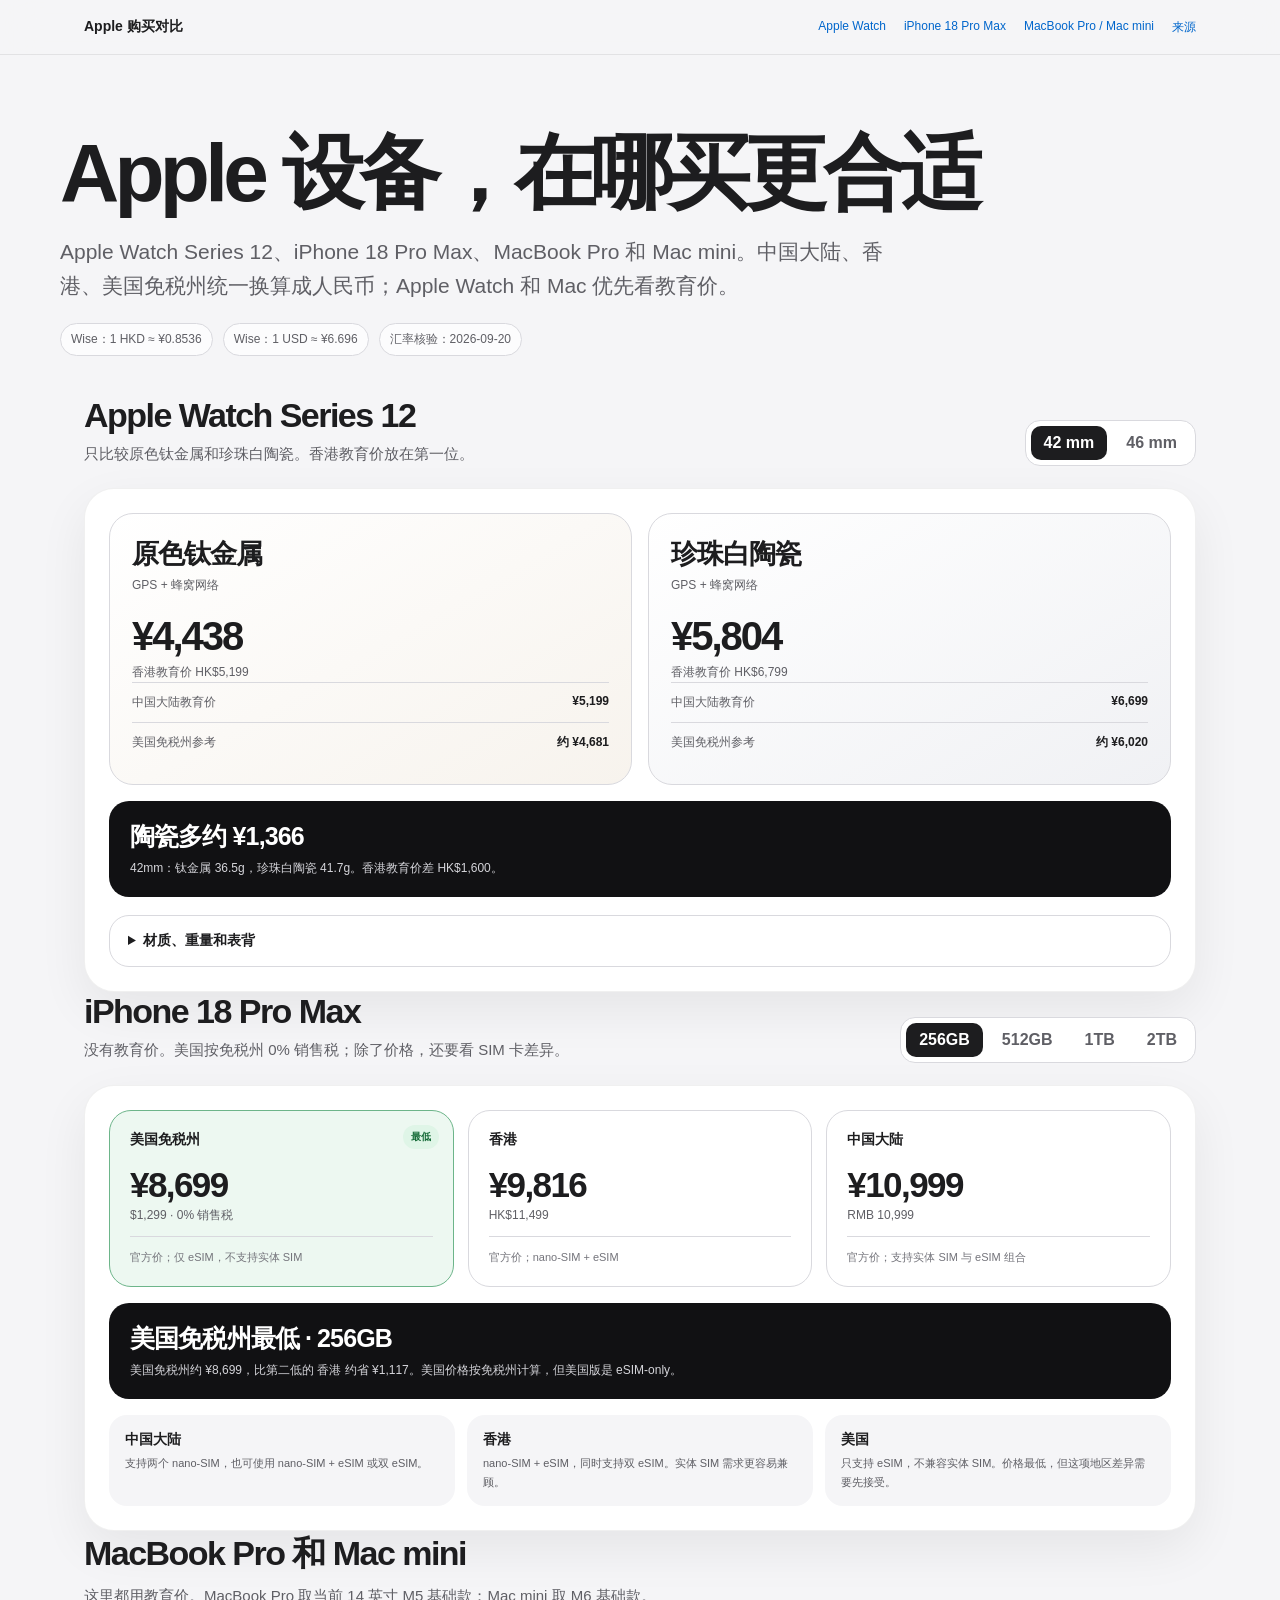
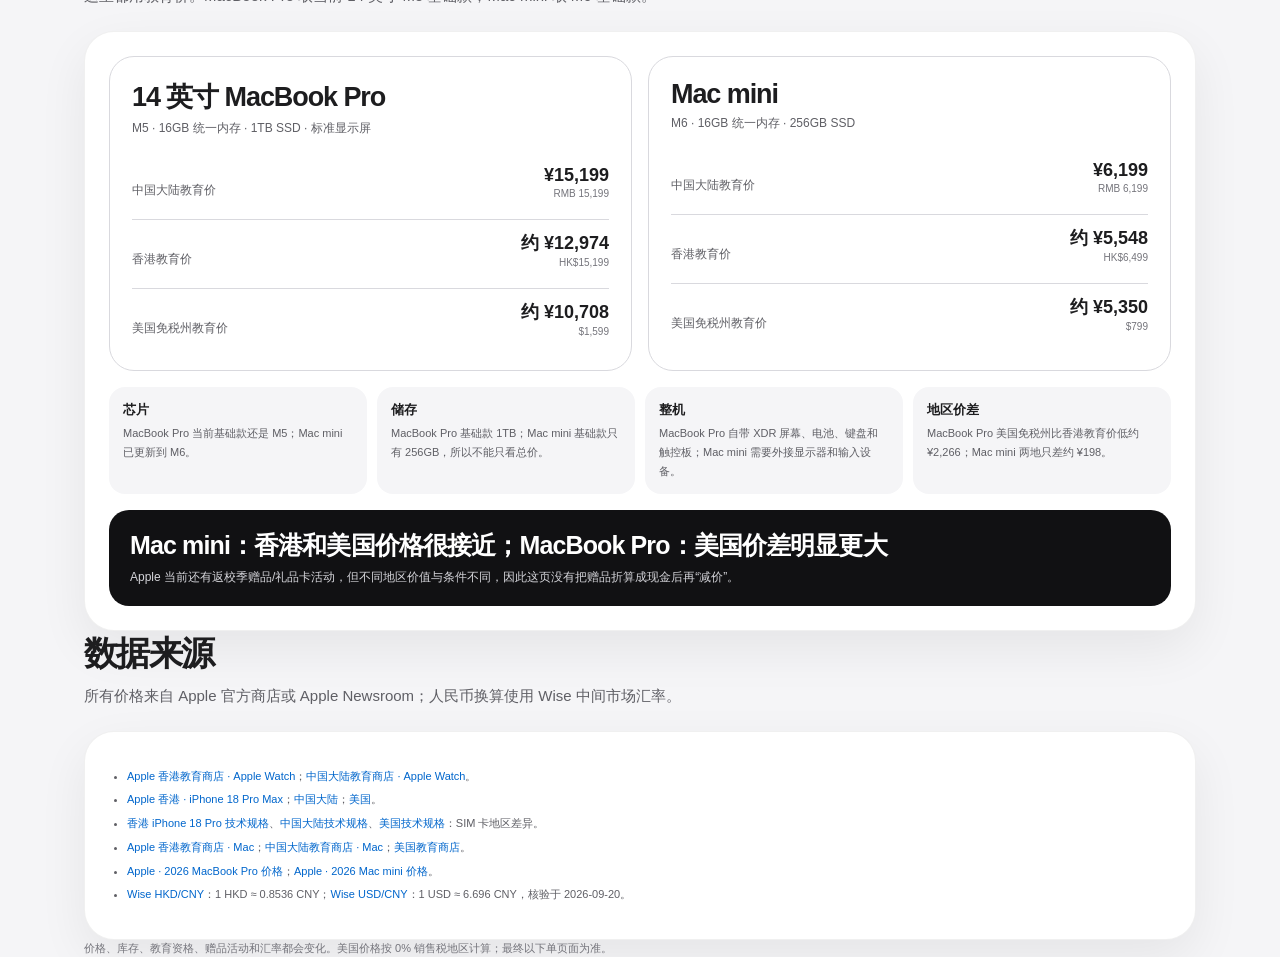
==== index.html @ 399aea34 "feat: expand site to iPhone 18 Pro Max and Mac buying comparisons" ====
<!doctype html>
<html lang="zh-CN">
<head>
  <meta charset="utf-8">
  <meta name="viewport" content="width=device-width,initial-scale=1">
  <meta name="description" content="Apple Watch Series 12、iPhone 18 Pro Max、MacBook Pro、Mac mini 中国大陆 / 香港 / 美国购买价格对比。">
  <title>Apple 购买对比｜中国大陆、香港、美国</title>
  <style>
    :root{
      --bg:#f5f5f7;--card:#fff;--text:#1d1d1f;--muted:#5f5f65;--subtle:#74747b;
      --line:#d9d9de;--blue:#06c;--green:#176c39;--greenbg:#edf8f1;--amber:#8a5a00;
      --dark:#111113;--shadow:0 18px 50px rgba(0,0,0,.065)
    }
    *{box-sizing:border-box} html{scroll-behavior:smooth}
    body{margin:0;background:var(--bg);color:var(--text);font-family:-apple-system,BlinkMacSystemFont,"SF Pro Display","PingFang SC","Microsoft YaHei",sans-serif;-webkit-font-smoothing:antialiased}
    a{color:var(--blue);text-decoration:none}a:hover{text-decoration:underline}button{font:inherit}
    .wrap{max-width:1160px;margin:auto;padding:0 24px}
    .top{position:sticky;top:0;z-index:20;background:rgba(245,245,247,.9);backdrop-filter:blur(18px);border-bottom:1px solid rgba(0,0,0,.08)}
    .top .wrap{height:54px;display:flex;align-items:center;justify-content:space-between;gap:20px}
    .brand{font-size:14px;font-weight:760}.nav{display:flex;gap:18px;font-size:12px;white-space:nowrap}
    .hero{padding:78px 0 40px}.hero h1{font-size:clamp(46px,7.8vw,82px);line-height:.98;letter-spacing:-.058em;margin:0 0 22px;max-width:980px}
    .hero p{max-width:850px;margin:0;color:var(--muted);font-size:clamp(17px,2vw,21px);line-height:1.6}
    .fx{margin-top:20px;display:inline-flex;gap:10px;flex-wrap:wrap;font-size:12px;color:var(--muted)}
    .fx span{padding:7px 10px;border:1px solid var(--line);border-radius:999px;background:rgba(255,255,255,.75)}
    section{padding:36px 0}.section-head{display:flex;justify-content:space-between;gap:24px;align-items:flex-end;margin-bottom:22px}
    h2{font-size:34px;letter-spacing:-.045em;margin:0 0 7px}.lead{margin:0;color:var(--muted);font-size:15px;line-height:1.65;max-width:800px}
    .selector{display:flex;gap:6px;background:var(--card);padding:5px;border-radius:15px;border:1px solid var(--line);width:max-content;max-width:100%;overflow:auto}
    .selector button{border:0;background:transparent;color:var(--muted);padding:8px 13px;border-radius:10px;cursor:pointer;white-space:nowrap;font-weight:650}
    .selector button.active{background:var(--text);color:#fff}
    .panel{background:var(--card);border-radius:30px;padding:24px;border:1px solid rgba(0,0,0,.06);box-shadow:var(--shadow)}
    .cards3{display:grid;grid-template-columns:repeat(3,1fr);gap:14px}
    .price-card{border:1px solid var(--line);border-radius:22px;padding:20px;position:relative;min-height:162px}
    .price-card.best{border-color:#6db58a;background:var(--greenbg)}
    .tag{position:absolute;right:14px;top:14px;padding:5px 8px;border-radius:999px;background:#dff5e7;color:var(--green);font-size:10px;font-weight:800}
    .region{font-size:14px;font-weight:700}.price{margin-top:18px;font-size:35px;line-height:1;letter-spacing:-.045em;font-weight:780;font-variant-numeric:tabular-nums}
    .local{margin-top:5px;color:var(--muted);font-size:12px;line-height:1.45}.subnote{margin-top:12px;padding-top:12px;border-top:1px solid var(--line);color:var(--subtle);font-size:11px;line-height:1.55}
    .summary{margin-top:16px;border-radius:20px;background:var(--dark);color:#fff;padding:19px 21px}
    .summary strong{font-size:25px;letter-spacing:-.035em}.summary p{margin:6px 0 0;color:#d5d5da;font-size:12px;line-height:1.6}
    .watch-choices{display:grid;grid-template-columns:1fr 1fr;gap:16px}
    .watch-choice{border:1px solid var(--line);border-radius:24px;padding:22px;background:linear-gradient(150deg,#fff,#f7f3ed)}
    .watch-choice.ceramic{background:linear-gradient(150deg,#fff,#f0f1f4)}
    .watch-choice h3{font-size:27px;letter-spacing:-.04em;margin:0}.watch-choice .desc{color:var(--muted);font-size:12px;margin-top:5px}
    .watch-choice .big{font-size:40px;font-weight:780;letter-spacing:-.05em;margin-top:20px}.compare-row{display:grid;grid-template-columns:1fr auto;gap:14px;padding:11px 0;border-top:1px solid var(--line);font-size:12px}.compare-row:first-of-type{margin-top:16px}
    .compare-row span{color:var(--muted)}.compare-row strong{text-align:right}
    details{margin-top:18px;border:1px solid var(--line);border-radius:20px;padding:16px 18px;background:var(--card)}
    summary{cursor:pointer;font-weight:750;font-size:14px}
    .material-table{margin-top:14px;overflow:auto}.material-table table{width:100%;border-collapse:collapse;min-width:830px}
    .material-table th,.material-table td{padding:13px 14px;border-bottom:1px solid var(--line);vertical-align:top;text-align:left;font-size:12px;line-height:1.55}
    .material-table th{font-size:10px;color:var(--subtle);letter-spacing:.04em;text-transform:uppercase}.material-table tr:last-child td{border-bottom:0}
    .confirmed,.indirect{display:inline-block;margin-top:5px;padding:3px 7px;border-radius:999px;font-size:9px;font-weight:800}.confirmed{background:var(--greenbg);color:var(--green)}.indirect{background:#f2efff;color:#5d5190}
    .iphone-note{display:grid;grid-template-columns:repeat(3,1fr);gap:12px;margin-top:16px}
    .note-card{padding:16px;border-radius:18px;background:var(--bg)}.note-card strong{display:block;font-size:14px;margin-bottom:4px}.note-card span{color:var(--muted);font-size:11px;line-height:1.5}
    .mac-grid{display:grid;grid-template-columns:1fr 1fr;gap:16px}
    .mac-card{border:1px solid var(--line);border-radius:25px;padding:22px}.mac-card h3{font-size:27px;margin:0;letter-spacing:-.04em}.mac-card .config{color:var(--muted);font-size:12px;margin:5px 0 17px}
    .mac-prices{display:grid;gap:9px}.mac-price{display:grid;grid-template-columns:1fr auto;gap:12px;padding:11px 0;border-top:1px solid var(--line);align-items:end}.mac-price:first-child{border-top:0}
    .mac-price span{font-size:12px;color:var(--muted)}.mac-price strong{font-size:18px}.mac-price small{display:block;color:var(--subtle);font-size:10px;font-weight:500;text-align:right;margin-top:2px}
    .mac-compare{margin-top:16px;display:grid;grid-template-columns:repeat(4,1fr);gap:10px}.metric{background:var(--bg);border-radius:16px;padding:14px}.metric strong{display:block;font-size:13px;margin-bottom:4px}.metric span{color:var(--muted);font-size:11px;line-height:1.45}
    .sources{font-size:11px;color:var(--muted);line-height:1.7}.sources ul{padding-left:18px}.sources li+li{margin-top:5px}
    footer{padding:34px 0 70px;color:var(--subtle);font-size:11px;line-height:1.6}
    @media(max-width:820px){.nav{display:none}.section-head{align-items:flex-start;flex-direction:column}.cards3,.watch-choices,.iphone-note,.mac-grid,.mac-compare{grid-template-columns:1fr}.panel{padding:17px;border-radius:23px}.hero{padding-top:58px}}
    @media(prefers-color-scheme:dark){
      :root{--bg:#0f0f11;--card:#1c1c1f;--text:#f5f5f7;--muted:#c8c8cd;--subtle:#a8a8af;--line:#3b3b42;--blue:#69aaff;--green:#80dca4;--greenbg:#163725;--dark:#050506;--shadow:none}
      .top{background:rgba(15,15,17,.9);border-bottom-color:#2d2d32}.fx span{background:#1b1b1f}.selector button.active{background:#f5f5f7;color:#111}
      .watch-choice{background:linear-gradient(150deg,#1c1c1f,#2a2521)}.watch-choice.ceramic{background:linear-gradient(150deg,#1c1c1f,#24262d)}
      .panel,.price-card,.watch-choice,.mac-card,details{border-color:#303037}.price-card.best{background:#14291d}
      .confirmed{background:#163725}.indirect{background:#2a263a;color:#ddd7ff}
    }
  </style>
</head>
<body>
<header class="top"><div class="wrap"><div class="brand">Apple 购买对比</div><nav class="nav"><a href="#watch">Apple Watch</a><a href="#iphone">iPhone 18 Pro Max</a><a href="#mac">MacBook Pro / Mac mini</a><a href="#sources">来源</a></nav></div></header>

<main>
  <section class="hero wrap">
    <h1>Apple 设备，在哪买更合适</h1>
    <p>Apple Watch Series 12、iPhone 18 Pro Max、MacBook Pro 和 Mac mini。中国大陆、香港、美国免税州统一换算成人民币；Apple Watch 和 Mac 优先看教育价。</p>
    <div class="fx"><span>Wise：1 HKD ≈ ¥0.8536</span><span>Wise：1 USD ≈ ¥6.696</span><span>汇率核验：2026-09-20</span></div>
  </section>

  <section class="wrap" id="watch">
    <div class="section-head"><div><h2>Apple Watch Series 12</h2><p class="lead">只比较原色钛金属和珍珠白陶瓷。香港教育价放在第一位。</p></div>
      <div class="selector" id="watchSize"><button data-size="42" class="active">42 mm</button><button data-size="46">46 mm</button></div>
    </div>
    <div class="panel">
      <div class="watch-choices">
        <article class="watch-choice">
          <h3>原色钛金属</h3><div class="desc">GPS + 蜂窝网络</div><div class="big" id="watchTiRmb">¥4,438</div><div class="local" id="watchTiHK">香港教育价 HK$5,199</div>
          <div class="compare-row"><span>中国大陆教育价</span><strong id="watchTiCN">¥5,199</strong></div>
          <div class="compare-row"><span>美国免税州参考</span><strong id="watchTiUS">约 ¥4,681</strong></div>
        </article>
        <article class="watch-choice ceramic">
          <h3>珍珠白陶瓷</h3><div class="desc">GPS + 蜂窝网络</div><div class="big" id="watchCeRmb">¥5,804</div><div class="local" id="watchCeHK">香港教育价 HK$6,799</div>
          <div class="compare-row"><span>中国大陆教育价</span><strong id="watchCeCN">¥6,699</strong></div>
          <div class="compare-row"><span>美国免税州参考</span><strong id="watchCeUS">约 ¥6,020</strong></div>
        </article>
      </div>
      <div class="summary"><strong id="watchPremium">陶瓷多约 ¥1,366</strong><p id="watchSummary">42mm：钛金属 36.5g，珍珠白陶瓷 41.7g。香港教育价差 HK$1,600。</p></div>

      <details>
        <summary>材质、重量和表背</summary>
        <div class="material-table"><table>
          <thead><tr><th>项目</th><th>原色钛金属</th><th>珍珠白陶瓷</th><th>证据</th></tr></thead>
          <tbody>
            <tr><td>正面表镜</td><td>蓝宝石晶体</td><td>蓝宝石晶体</td><td>Sapphire front crystal<br><span class="confirmed">Series 12 已确认</span></td></tr>
            <tr><td>表壳</td><td>3D 打印航空级钛金属；环境资料写明 100% 再生钛</td><td>Apple 只写 Ceramic case，没有公开 Series 12 的具体化学配方</td><td><span class="confirmed">Series 12 已确认边界</span></td></tr>
            <tr><td>表背</td><td>Titanium back</td><td>Ceramic back</td><td><span class="confirmed">Series 12 已确认</span></td></tr>
            <tr><td>42mm 重量</td><td>36.5g</td><td>41.7g</td><td>陶瓷多 5.2g</td></tr>
            <tr><td>46mm 重量</td><td>44.9g</td><td>51.3g</td><td>陶瓷多 6.4g</td></tr>
            <tr><td>Apple 公开过的白色陶瓷路线</td><td>—</td><td>过去的白色 Watch Edition：高强度氧化锆粉末 + 氧化铝，压制、烧结、金刚石浆料抛光</td><td><span class="indirect">历史 Apple 资料</span></td></tr>
            <tr><td>专利路线</td><td>—</td><td>氧化锆基工程陶瓷；可含 2–4 mol% 氧化钇、最高 20 wt% 氧化铝，断裂韧性约 4–6 MPa·√m</td><td>不能直接当作 Series 12 配方<br><span class="indirect">Apple 专利</span></td></tr>
          </tbody>
        </table></div>
      </details>
    </div>
  </section>

  <section class="wrap" id="iphone">
    <div class="section-head"><div><h2>iPhone 18 Pro Max</h2><p class="lead">没有教育价。美国按免税州 0% 销售税；除了价格，还要看 SIM 卡差异。</p></div>
      <div class="selector" id="iphoneStorage"><button data-storage="256" class="active">256GB</button><button data-storage="512">512GB</button><button data-storage="1TB">1TB</button><button data-storage="2TB">2TB</button></div>
    </div>
    <div class="panel">
      <div class="cards3" id="iphoneCards"></div>
      <div class="summary"><strong id="iphoneSummaryTitle">美国免税州最低</strong><p id="iphoneSummaryText"></p></div>
      <div class="iphone-note">
        <div class="note-card"><strong>中国大陆</strong><span>支持两个 nano‑SIM，也可使用 nano‑SIM + eSIM 或双 eSIM。</span></div>
        <div class="note-card"><strong>香港</strong><span>nano‑SIM + eSIM，同时支持双 eSIM。实体 SIM 需求更容易兼顾。</span></div>
        <div class="note-card"><strong>美国</strong><span>只支持 eSIM，不兼容实体 SIM。价格最低，但这项地区差异需要先接受。</span></div>
      </div>
    </div>
  </section>

  <section class="wrap" id="mac">
    <div class="section-head"><div><h2>MacBook Pro 和 Mac mini</h2><p class="lead">这里都用教育价。MacBook Pro 取当前 14 英寸 M5 基础款；Mac mini 取 M6 基础款。</p></div></div>
    <div class="panel">
      <div class="mac-grid">
        <article class="mac-card">
          <h3>14 英寸 MacBook Pro</h3><div class="config">M5 · 16GB 统一内存 · 1TB SSD · 标准显示屏</div>
          <div class="mac-prices">
            <div class="mac-price"><span>中国大陆教育价</span><strong>¥15,199<small>RMB 15,199</small></strong></div>
            <div class="mac-price"><span>香港教育价</span><strong>约 ¥12,974<small>HK$15,199</small></strong></div>
            <div class="mac-price"><span>美国免税州教育价</span><strong>约 ¥10,708<small>$1,599</small></strong></div>
          </div>
        </article>
        <article class="mac-card">
          <h3>Mac mini</h3><div class="config">M6 · 16GB 统一内存 · 256GB SSD</div>
          <div class="mac-prices">
            <div class="mac-price"><span>中国大陆教育价</span><strong>¥6,199<small>RMB 6,199</small></strong></div>
            <div class="mac-price"><span>香港教育价</span><strong>约 ¥5,548<small>HK$6,499</small></strong></div>
            <div class="mac-price"><span>美国免税州教育价</span><strong>约 ¥5,350<small>$799</small></strong></div>
          </div>
        </article>
      </div>

      <div class="mac-compare">
        <div class="metric"><strong>芯片</strong><span>MacBook Pro 当前基础款还是 M5；Mac mini 已更新到 M6。</span></div>
        <div class="metric"><strong>储存</strong><span>MacBook Pro 基础款 1TB；Mac mini 基础款只有 256GB，所以不能只看总价。</span></div>
        <div class="metric"><strong>整机</strong><span>MacBook Pro 自带 XDR 屏幕、电池、键盘和触控板；Mac mini 需要外接显示器和输入设备。</span></div>
        <div class="metric"><strong>地区价差</strong><span>MacBook Pro 美国免税州比香港教育价低约 ¥2,266；Mac mini 两地只差约 ¥198。</span></div>
      </div>

      <div class="summary"><strong>Mac mini：香港和美国价格很接近；MacBook Pro：美国价差明显更大</strong><p>Apple 当前还有返校季赠品/礼品卡活动，但不同地区价值与条件不同，因此这页没有把赠品折算成现金后再“减价”。</p></div>
    </div>
  </section>

  <section class="wrap" id="sources">
    <div class="section-head"><div><h2>数据来源</h2><p class="lead">所有价格来自 Apple 官方商店或 Apple Newsroom；人民币换算使用 Wise 中间市场汇率。</p></div></div>
    <div class="panel sources"><ul>
      <li><a href="https://www.apple.com/hk-edu/shop/buy-watch/apple-watch" target="_blank" rel="noreferrer">Apple 香港教育商店 · Apple Watch</a>；<a href="https://www.apple.com.cn/cn-edu/shop/buy-watch/apple-watch" target="_blank" rel="noreferrer">中国大陆教育商店 · Apple Watch</a>。</li>
      <li><a href="https://www.apple.com/hk-zh/shop/buy-iphone/iphone-18-pro" target="_blank" rel="noreferrer">Apple 香港 · iPhone 18 Pro Max</a>；<a href="https://www.apple.com.cn/shop/buy-iphone/iphone-18-pro" target="_blank" rel="noreferrer">中国大陆</a>；<a href="https://www.apple.com/shop/buy-iphone/iphone-18-pro" target="_blank" rel="noreferrer">美国</a>。</li>
      <li><a href="https://www.apple.com/hk/iphone-18-pro/specs/" target="_blank" rel="noreferrer">香港 iPhone 18 Pro 技术规格</a>、<a href="https://www.apple.com.cn/iphone-18-pro/specs/" target="_blank" rel="noreferrer">中国大陆技术规格</a>、<a href="https://www.apple.com/iphone-18-pro/specs/" target="_blank" rel="noreferrer">美国技术规格</a>：SIM 卡地区差异。</li>
      <li><a href="https://www.apple.com/hk-edu/shop/buy-mac" target="_blank" rel="noreferrer">Apple 香港教育商店 · Mac</a>；<a href="https://www.apple.com.cn/cn-edu/shop/buy-mac" target="_blank" rel="noreferrer">中国大陆教育商店 · Mac</a>；<a href="https://www.apple.com/us-edu/store" target="_blank" rel="noreferrer">美国教育商店</a>。</li>
      <li><a href="https://www.apple.com/newsroom/2026/03/apple-introduces-macbook-pro-with-all-new-m5-pro-and-m5-max/" target="_blank" rel="noreferrer">Apple · 2026 MacBook Pro 价格</a>；<a href="https://www.apple.com/newsroom/2026/08/apple-unveils-a-more-powerful-mac-mini-featuring-the-all-new-m6-and-m5-pro/" target="_blank" rel="noreferrer">Apple · 2026 Mac mini 价格</a>。</li>
      <li><a href="https://wise.com/gb/currency-converter/hkd-to-cny-rate?amount=1" target="_blank" rel="noreferrer">Wise HKD/CNY</a>：1 HKD ≈ 0.8536 CNY；<a href="https://wise.com/gb/currency-converter/usd-to-cny-rate?amount=1" target="_blank" rel="noreferrer">Wise USD/CNY</a>：1 USD ≈ 6.696 CNY，核验于 2026-09-20。</li>
    </ul></div>
  </section>
</main>

<footer class="wrap">价格、库存、教育资格、赠品活动和汇率都会变化。美国价格按 0% 销售税地区计算；最终以下单页面为准。</footer>

<script>
  const FX={HKD:0.8536,USD:6.69645};
  const fmt=n=>"¥"+Math.round(n).toLocaleString("zh-CN");
  const WATCH={
    42:{ti:{hk:5199,cn:5199,us:699,w:36.5},ce:{hk:6799,cn:6699,us:899,w:41.7}},
    46:{ti:{hk:5599,cn:5599,us:749,w:44.9},ce:{hk:7199,cn:7099,us:949,w:51.3}}
  };
  const IPHONE={
    "256":{cn:10999,hk:11499,us:1299,label:"256GB"},
    "512":{cn:12999,hk:13299,us:1499,label:"512GB"},
    "1TB":{cn:16499,hk:16799,us:1899,label:"1TB"},
    "2TB":{cn:21499,hk:21999,us:2499,label:"2TB"}
  };
  let watchSize=42, iphoneStorage="256";

  document.querySelectorAll("#watchSize button").forEach(b=>b.addEventListener("click",()=>{
    document.querySelectorAll("#watchSize button").forEach(x=>x.classList.remove("active"));b.classList.add("active");watchSize=Number(b.dataset.size);renderWatch();
  }));
  document.querySelectorAll("#iphoneStorage button").forEach(b=>b.addEventListener("click",()=>{
    document.querySelectorAll("#iphoneStorage button").forEach(x=>x.classList.remove("active"));b.classList.add("active");iphoneStorage=b.dataset.storage;renderIphone();
  }));

  function renderWatch(){
    const d=WATCH[watchSize];
    document.getElementById("watchTiRmb").textContent=fmt(d.ti.hk*FX.HKD);
    document.getElementById("watchTiHK").textContent="香港教育价 HK$"+d.ti.hk.toLocaleString("en-US");
    document.getElementById("watchTiCN").textContent="¥"+d.ti.cn.toLocaleString("zh-CN");
    document.getElementById("watchTiUS").textContent="约 "+fmt(d.ti.us*FX.USD);
    document.getElementById("watchCeRmb").textContent=fmt(d.ce.hk*FX.HKD);
    document.getElementById("watchCeHK").textContent="香港教育价 HK$"+d.ce.hk.toLocaleString("en-US");
    document.getElementById("watchCeCN").textContent="¥"+d.ce.cn.toLocaleString("zh-CN");
    document.getElementById("watchCeUS").textContent="约 "+fmt(d.ce.us*FX.USD);
    const premium=(d.ce.hk-d.ti.hk)*FX.HKD;
    document.getElementById("watchPremium").textContent="陶瓷多约 "+fmt(premium);
    document.getElementById("watchSummary").textContent=watchSize+"mm：钛金属 "+d.ti.w+"g，珍珠白陶瓷 "+d.ce.w+"g。香港教育价差 HK$"+(d.ce.hk-d.ti.hk).toLocaleString("en-US")+"。";
  }

  function renderIphone(){
    const d=IPHONE[iphoneStorage];
    const rows=[
      {region:"中国大陆",rmb:d.cn,local:"RMB "+d.cn.toLocaleString("en-US"),note:"官方价；支持实体 SIM 与 eSIM 组合"},
      {region:"香港",rmb:d.hk*FX.HKD,local:"HK$"+d.hk.toLocaleString("en-US"),note:"官方价；nano‑SIM + eSIM"},
      {region:"美国免税州",rmb:d.us*FX.USD,local:"$"+d.us.toLocaleString("en-US")+" · 0% 销售税",note:"官方价；仅 eSIM，不支持实体 SIM"}
    ].sort((a,b)=>a.rmb-b.rmb);
    const best=rows[0],second=rows[1],gap=second.rmb-best.rmb;
    document.getElementById("iphoneCards").innerHTML=rows.map((x,i)=>`
      <article class="price-card ${i===0?"best":""}">
        ${i===0?'<span class="tag">最低</span>':""}
        <div class="region">${x.region}</div>
        <div class="price">${fmt(x.rmb)}</div>
        <div class="local">${x.local}</div>
        <div class="subnote">${x.note}</div>
      </article>`).join("");
    document.getElementById("iphoneSummaryTitle").textContent=best.region+"最低 · "+d.label;
    document.getElementById("iphoneSummaryText").textContent=best.region+"约 "+fmt(best.rmb)+"，比第二低的 "+second.region+" 约省 "+fmt(gap)+"。美国价格按免税州计算，但美国版是 eSIM-only。";
  }
  renderWatch();renderIphone();
</script>
</body>
</html>
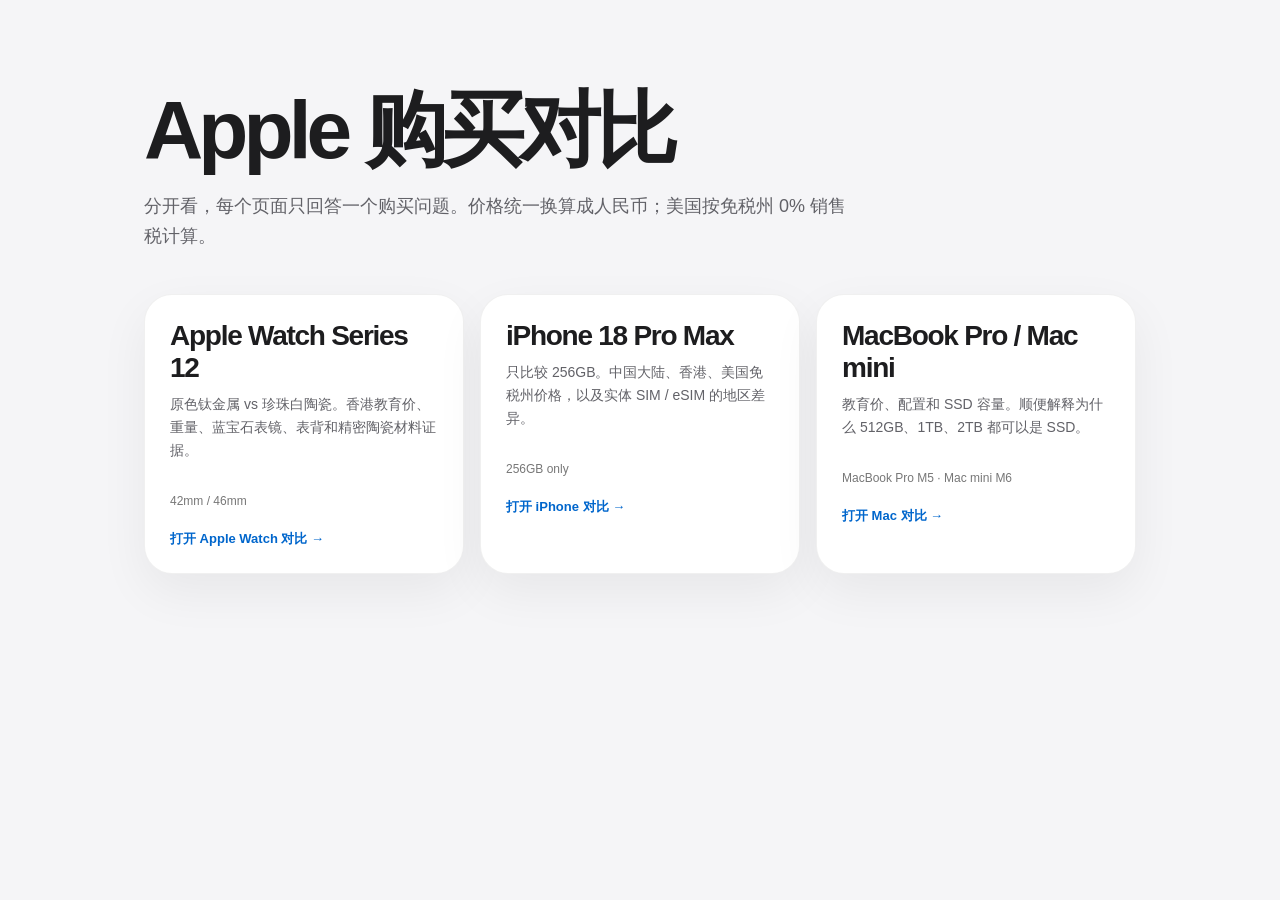
==== commit 35a86caa: "feat: split buying guide into standalone product pages" ====
--- a/index.html
+++ b/index.html
@@ -1,239 +1,9 @@
-<!doctype html>
-<html lang="zh-CN">
-<head>
-  <meta charset="utf-8">
-  <meta name="viewport" content="width=device-width,initial-scale=1">
-  <meta name="description" content="Apple Watch Series 12、iPhone 18 Pro Max、MacBook Pro、Mac mini 中国大陆 / 香港 / 美国购买价格对比。">
-  <title>Apple 购买对比｜中国大陆、香港、美国</title>
-  <style>
-    :root{
-      --bg:#f5f5f7;--card:#fff;--text:#1d1d1f;--muted:#5f5f65;--subtle:#74747b;
-      --line:#d9d9de;--blue:#06c;--green:#176c39;--greenbg:#edf8f1;--amber:#8a5a00;
-      --dark:#111113;--shadow:0 18px 50px rgba(0,0,0,.065)
-    }
-    *{box-sizing:border-box} html{scroll-behavior:smooth}
-    body{margin:0;background:var(--bg);color:var(--text);font-family:-apple-system,BlinkMacSystemFont,"SF Pro Display","PingFang SC","Microsoft YaHei",sans-serif;-webkit-font-smoothing:antialiased}
-    a{color:var(--blue);text-decoration:none}a:hover{text-decoration:underline}button{font:inherit}
-    .wrap{max-width:1160px;margin:auto;padding:0 24px}
-    .top{position:sticky;top:0;z-index:20;background:rgba(245,245,247,.9);backdrop-filter:blur(18px);border-bottom:1px solid rgba(0,0,0,.08)}
-    .top .wrap{height:54px;display:flex;align-items:center;justify-content:space-between;gap:20px}
-    .brand{font-size:14px;font-weight:760}.nav{display:flex;gap:18px;font-size:12px;white-space:nowrap}
-    .hero{padding:78px 0 40px}.hero h1{font-size:clamp(46px,7.8vw,82px);line-height:.98;letter-spacing:-.058em;margin:0 0 22px;max-width:980px}
-    .hero p{max-width:850px;margin:0;color:var(--muted);font-size:clamp(17px,2vw,21px);line-height:1.6}
-    .fx{margin-top:20px;display:inline-flex;gap:10px;flex-wrap:wrap;font-size:12px;color:var(--muted)}
-    .fx span{padding:7px 10px;border:1px solid var(--line);border-radius:999px;background:rgba(255,255,255,.75)}
-    section{padding:36px 0}.section-head{display:flex;justify-content:space-between;gap:24px;align-items:flex-end;margin-bottom:22px}
-    h2{font-size:34px;letter-spacing:-.045em;margin:0 0 7px}.lead{margin:0;color:var(--muted);font-size:15px;line-height:1.65;max-width:800px}
-    .selector{display:flex;gap:6px;background:var(--card);padding:5px;border-radius:15px;border:1px solid var(--line);width:max-content;max-width:100%;overflow:auto}
-    .selector button{border:0;background:transparent;color:var(--muted);padding:8px 13px;border-radius:10px;cursor:pointer;white-space:nowrap;font-weight:650}
-    .selector button.active{background:var(--text);color:#fff}
-    .panel{background:var(--card);border-radius:30px;padding:24px;border:1px solid rgba(0,0,0,.06);box-shadow:var(--shadow)}
-    .cards3{display:grid;grid-template-columns:repeat(3,1fr);gap:14px}
-    .price-card{border:1px solid var(--line);border-radius:22px;padding:20px;position:relative;min-height:162px}
-    .price-card.best{border-color:#6db58a;background:var(--greenbg)}
-    .tag{position:absolute;right:14px;top:14px;padding:5px 8px;border-radius:999px;background:#dff5e7;color:var(--green);font-size:10px;font-weight:800}
-    .region{font-size:14px;font-weight:700}.price{margin-top:18px;font-size:35px;line-height:1;letter-spacing:-.045em;font-weight:780;font-variant-numeric:tabular-nums}
-    .local{margin-top:5px;color:var(--muted);font-size:12px;line-height:1.45}.subnote{margin-top:12px;padding-top:12px;border-top:1px solid var(--line);color:var(--subtle);font-size:11px;line-height:1.55}
-    .summary{margin-top:16px;border-radius:20px;background:var(--dark);color:#fff;padding:19px 21px}
-    .summary strong{font-size:25px;letter-spacing:-.035em}.summary p{margin:6px 0 0;color:#d5d5da;font-size:12px;line-height:1.6}
-    .watch-choices{display:grid;grid-template-columns:1fr 1fr;gap:16px}
-    .watch-choice{border:1px solid var(--line);border-radius:24px;padding:22px;background:linear-gradient(150deg,#fff,#f7f3ed)}
-    .watch-choice.ceramic{background:linear-gradient(150deg,#fff,#f0f1f4)}
-    .watch-choice h3{font-size:27px;letter-spacing:-.04em;margin:0}.watch-choice .desc{color:var(--muted);font-size:12px;margin-top:5px}
-    .watch-choice .big{font-size:40px;font-weight:780;letter-spacing:-.05em;margin-top:20px}.compare-row{display:grid;grid-template-columns:1fr auto;gap:14px;padding:11px 0;border-top:1px solid var(--line);font-size:12px}.compare-row:first-of-type{margin-top:16px}
-    .compare-row span{color:var(--muted)}.compare-row strong{text-align:right}
-    details{margin-top:18px;border:1px solid var(--line);border-radius:20px;padding:16px 18px;background:var(--card)}
-    summary{cursor:pointer;font-weight:750;font-size:14px}
-    .material-table{margin-top:14px;overflow:auto}.material-table table{width:100%;border-collapse:collapse;min-width:830px}
-    .material-table th,.material-table td{padding:13px 14px;border-bottom:1px solid var(--line);vertical-align:top;text-align:left;font-size:12px;line-height:1.55}
-    .material-table th{font-size:10px;color:var(--subtle);letter-spacing:.04em;text-transform:uppercase}.material-table tr:last-child td{border-bottom:0}
-    .confirmed,.indirect{display:inline-block;margin-top:5px;padding:3px 7px;border-radius:999px;font-size:9px;font-weight:800}.confirmed{background:var(--greenbg);color:var(--green)}.indirect{background:#f2efff;color:#5d5190}
-    .iphone-note{display:grid;grid-template-columns:repeat(3,1fr);gap:12px;margin-top:16px}
-    .note-card{padding:16px;border-radius:18px;background:var(--bg)}.note-card strong{display:block;font-size:14px;margin-bottom:4px}.note-card span{color:var(--muted);font-size:11px;line-height:1.5}
-    .mac-grid{display:grid;grid-template-columns:1fr 1fr;gap:16px}
-    .mac-card{border:1px solid var(--line);border-radius:25px;padding:22px}.mac-card h3{font-size:27px;margin:0;letter-spacing:-.04em}.mac-card .config{color:var(--muted);font-size:12px;margin:5px 0 17px}
-    .mac-prices{display:grid;gap:9px}.mac-price{display:grid;grid-template-columns:1fr auto;gap:12px;padding:11px 0;border-top:1px solid var(--line);align-items:end}.mac-price:first-child{border-top:0}
-    .mac-price span{font-size:12px;color:var(--muted)}.mac-price strong{font-size:18px}.mac-price small{display:block;color:var(--subtle);font-size:10px;font-weight:500;text-align:right;margin-top:2px}
-    .mac-compare{margin-top:16px;display:grid;grid-template-columns:repeat(4,1fr);gap:10px}.metric{background:var(--bg);border-radius:16px;padding:14px}.metric strong{display:block;font-size:13px;margin-bottom:4px}.metric span{color:var(--muted);font-size:11px;line-height:1.45}
-    .sources{font-size:11px;color:var(--muted);line-height:1.7}.sources ul{padding-left:18px}.sources li+li{margin-top:5px}
-    footer{padding:34px 0 70px;color:var(--subtle);font-size:11px;line-height:1.6}
-    @media(max-width:820px){.nav{display:none}.section-head{align-items:flex-start;flex-direction:column}.cards3,.watch-choices,.iphone-note,.mac-grid,.mac-compare{grid-template-columns:1fr}.panel{padding:17px;border-radius:23px}.hero{padding-top:58px}}
-    @media(prefers-color-scheme:dark){
-      :root{--bg:#0f0f11;--card:#1c1c1f;--text:#f5f5f7;--muted:#c8c8cd;--subtle:#a8a8af;--line:#3b3b42;--blue:#69aaff;--green:#80dca4;--greenbg:#163725;--dark:#050506;--shadow:none}
-      .top{background:rgba(15,15,17,.9);border-bottom-color:#2d2d32}.fx span{background:#1b1b1f}.selector button.active{background:#f5f5f7;color:#111}
-      .watch-choice{background:linear-gradient(150deg,#1c1c1f,#2a2521)}.watch-choice.ceramic{background:linear-gradient(150deg,#1c1c1f,#24262d)}
-      .panel,.price-card,.watch-choice,.mac-card,details{border-color:#303037}.price-card.best{background:#14291d}
-      .confirmed{background:#163725}.indirect{background:#2a263a;color:#ddd7ff}
-    }
-  </style>
-</head>
-<body>
-<header class="top"><div class="wrap"><div class="brand">Apple 购买对比</div><nav class="nav"><a href="#watch">Apple Watch</a><a href="#iphone">iPhone 18 Pro Max</a><a href="#mac">MacBook Pro / Mac mini</a><a href="#sources">来源</a></nav></div></header>
-
-<main>
-  <section class="hero wrap">
-    <h1>Apple 设备，在哪买更合适</h1>
-    <p>Apple Watch Series 12、iPhone 18 Pro Max、MacBook Pro 和 Mac mini。中国大陆、香港、美国免税州统一换算成人民币；Apple Watch 和 Mac 优先看教育价。</p>
-    <div class="fx"><span>Wise：1 HKD ≈ ¥0.8536</span><span>Wise：1 USD ≈ ¥6.696</span><span>汇率核验：2026-09-20</span></div>
-  </section>
-
-  <section class="wrap" id="watch">
-    <div class="section-head"><div><h2>Apple Watch Series 12</h2><p class="lead">只比较原色钛金属和珍珠白陶瓷。香港教育价放在第一位。</p></div>
-      <div class="selector" id="watchSize"><button data-size="42" class="active">42 mm</button><button data-size="46">46 mm</button></div>
-    </div>
-    <div class="panel">
-      <div class="watch-choices">
-        <article class="watch-choice">
-          <h3>原色钛金属</h3><div class="desc">GPS + 蜂窝网络</div><div class="big" id="watchTiRmb">¥4,438</div><div class="local" id="watchTiHK">香港教育价 HK$5,199</div>
-          <div class="compare-row"><span>中国大陆教育价</span><strong id="watchTiCN">¥5,199</strong></div>
-          <div class="compare-row"><span>美国免税州参考</span><strong id="watchTiUS">约 ¥4,681</strong></div>
-        </article>
-        <article class="watch-choice ceramic">
-          <h3>珍珠白陶瓷</h3><div class="desc">GPS + 蜂窝网络</div><div class="big" id="watchCeRmb">¥5,804</div><div class="local" id="watchCeHK">香港教育价 HK$6,799</div>
-          <div class="compare-row"><span>中国大陆教育价</span><strong id="watchCeCN">¥6,699</strong></div>
-          <div class="compare-row"><span>美国免税州参考</span><strong id="watchCeUS">约 ¥6,020</strong></div>
-        </article>
-      </div>
-      <div class="summary"><strong id="watchPremium">陶瓷多约 ¥1,366</strong><p id="watchSummary">42mm：钛金属 36.5g，珍珠白陶瓷 41.7g。香港教育价差 HK$1,600。</p></div>
-
-      <details>
-        <summary>材质、重量和表背</summary>
-        <div class="material-table"><table>
-          <thead><tr><th>项目</th><th>原色钛金属</th><th>珍珠白陶瓷</th><th>证据</th></tr></thead>
-          <tbody>
-            <tr><td>正面表镜</td><td>蓝宝石晶体</td><td>蓝宝石晶体</td><td>Sapphire front crystal<br><span class="confirmed">Series 12 已确认</span></td></tr>
-            <tr><td>表壳</td><td>3D 打印航空级钛金属；环境资料写明 100% 再生钛</td><td>Apple 只写 Ceramic case，没有公开 Series 12 的具体化学配方</td><td><span class="confirmed">Series 12 已确认边界</span></td></tr>
-            <tr><td>表背</td><td>Titanium back</td><td>Ceramic back</td><td><span class="confirmed">Series 12 已确认</span></td></tr>
-            <tr><td>42mm 重量</td><td>36.5g</td><td>41.7g</td><td>陶瓷多 5.2g</td></tr>
-            <tr><td>46mm 重量</td><td>44.9g</td><td>51.3g</td><td>陶瓷多 6.4g</td></tr>
-            <tr><td>Apple 公开过的白色陶瓷路线</td><td>—</td><td>过去的白色 Watch Edition：高强度氧化锆粉末 + 氧化铝，压制、烧结、金刚石浆料抛光</td><td><span class="indirect">历史 Apple 资料</span></td></tr>
-            <tr><td>专利路线</td><td>—</td><td>氧化锆基工程陶瓷；可含 2–4 mol% 氧化钇、最高 20 wt% 氧化铝，断裂韧性约 4–6 MPa·√m</td><td>不能直接当作 Series 12 配方<br><span class="indirect">Apple 专利</span></td></tr>
-          </tbody>
-        </table></div>
-      </details>
-    </div>
-  </section>
-
-  <section class="wrap" id="iphone">
-    <div class="section-head"><div><h2>iPhone 18 Pro Max</h2><p class="lead">没有教育价。美国按免税州 0% 销售税；除了价格，还要看 SIM 卡差异。</p></div>
-      <div class="selector" id="iphoneStorage"><button data-storage="256" class="active">256GB</button><button data-storage="512">512GB</button><button data-storage="1TB">1TB</button><button data-storage="2TB">2TB</button></div>
-    </div>
-    <div class="panel">
-      <div class="cards3" id="iphoneCards"></div>
-      <div class="summary"><strong id="iphoneSummaryTitle">美国免税州最低</strong><p id="iphoneSummaryText"></p></div>
-      <div class="iphone-note">
-        <div class="note-card"><strong>中国大陆</strong><span>支持两个 nano‑SIM，也可使用 nano‑SIM + eSIM 或双 eSIM。</span></div>
-        <div class="note-card"><strong>香港</strong><span>nano‑SIM + eSIM，同时支持双 eSIM。实体 SIM 需求更容易兼顾。</span></div>
-        <div class="note-card"><strong>美国</strong><span>只支持 eSIM，不兼容实体 SIM。价格最低，但这项地区差异需要先接受。</span></div>
-      </div>
-    </div>
-  </section>
-
-  <section class="wrap" id="mac">
-    <div class="section-head"><div><h2>MacBook Pro 和 Mac mini</h2><p class="lead">这里都用教育价。MacBook Pro 取当前 14 英寸 M5 基础款；Mac mini 取 M6 基础款。</p></div></div>
-    <div class="panel">
-      <div class="mac-grid">
-        <article class="mac-card">
-          <h3>14 英寸 MacBook Pro</h3><div class="config">M5 · 16GB 统一内存 · 1TB SSD · 标准显示屏</div>
-          <div class="mac-prices">
-            <div class="mac-price"><span>中国大陆教育价</span><strong>¥15,199<small>RMB 15,199</small></strong></div>
-            <div class="mac-price"><span>香港教育价</span><strong>约 ¥12,974<small>HK$15,199</small></strong></div>
-            <div class="mac-price"><span>美国免税州教育价</span><strong>约 ¥10,708<small>$1,599</small></strong></div>
-          </div>
-        </article>
-        <article class="mac-card">
-          <h3>Mac mini</h3><div class="config">M6 · 16GB 统一内存 · 256GB SSD</div>
-          <div class="mac-prices">
-            <div class="mac-price"><span>中国大陆教育价</span><strong>¥6,199<small>RMB 6,199</small></strong></div>
-            <div class="mac-price"><span>香港教育价</span><strong>约 ¥5,548<small>HK$6,499</small></strong></div>
-            <div class="mac-price"><span>美国免税州教育价</span><strong>约 ¥5,350<small>$799</small></strong></div>
-          </div>
-        </article>
-      </div>
-
-      <div class="mac-compare">
-        <div class="metric"><strong>芯片</strong><span>MacBook Pro 当前基础款还是 M5；Mac mini 已更新到 M6。</span></div>
-        <div class="metric"><strong>储存</strong><span>MacBook Pro 基础款 1TB；Mac mini 基础款只有 256GB，所以不能只看总价。</span></div>
-        <div class="metric"><strong>整机</strong><span>MacBook Pro 自带 XDR 屏幕、电池、键盘和触控板；Mac mini 需要外接显示器和输入设备。</span></div>
-        <div class="metric"><strong>地区价差</strong><span>MacBook Pro 美国免税州比香港教育价低约 ¥2,266；Mac mini 两地只差约 ¥198。</span></div>
-      </div>
-
-      <div class="summary"><strong>Mac mini：香港和美国价格很接近；MacBook Pro：美国价差明显更大</strong><p>Apple 当前还有返校季赠品/礼品卡活动，但不同地区价值与条件不同，因此这页没有把赠品折算成现金后再“减价”。</p></div>
-    </div>
-  </section>
-
-  <section class="wrap" id="sources">
-    <div class="section-head"><div><h2>数据来源</h2><p class="lead">所有价格来自 Apple 官方商店或 Apple Newsroom；人民币换算使用 Wise 中间市场汇率。</p></div></div>
-    <div class="panel sources"><ul>
-      <li><a href="https://www.apple.com/hk-edu/shop/buy-watch/apple-watch" target="_blank" rel="noreferrer">Apple 香港教育商店 · Apple Watch</a>；<a href="https://www.apple.com.cn/cn-edu/shop/buy-watch/apple-watch" target="_blank" rel="noreferrer">中国大陆教育商店 · Apple Watch</a>。</li>
-      <li><a href="https://www.apple.com/hk-zh/shop/buy-iphone/iphone-18-pro" target="_blank" rel="noreferrer">Apple 香港 · iPhone 18 Pro Max</a>；<a href="https://www.apple.com.cn/shop/buy-iphone/iphone-18-pro" target="_blank" rel="noreferrer">中国大陆</a>；<a href="https://www.apple.com/shop/buy-iphone/iphone-18-pro" target="_blank" rel="noreferrer">美国</a>。</li>
-      <li><a href="https://www.apple.com/hk/iphone-18-pro/specs/" target="_blank" rel="noreferrer">香港 iPhone 18 Pro 技术规格</a>、<a href="https://www.apple.com.cn/iphone-18-pro/specs/" target="_blank" rel="noreferrer">中国大陆技术规格</a>、<a href="https://www.apple.com/iphone-18-pro/specs/" target="_blank" rel="noreferrer">美国技术规格</a>：SIM 卡地区差异。</li>
-      <li><a href="https://www.apple.com/hk-edu/shop/buy-mac" target="_blank" rel="noreferrer">Apple 香港教育商店 · Mac</a>；<a href="https://www.apple.com.cn/cn-edu/shop/buy-mac" target="_blank" rel="noreferrer">中国大陆教育商店 · Mac</a>；<a href="https://www.apple.com/us-edu/store" target="_blank" rel="noreferrer">美国教育商店</a>。</li>
-      <li><a href="https://www.apple.com/newsroom/2026/03/apple-introduces-macbook-pro-with-all-new-m5-pro-and-m5-max/" target="_blank" rel="noreferrer">Apple · 2026 MacBook Pro 价格</a>；<a href="https://www.apple.com/newsroom/2026/08/apple-unveils-a-more-powerful-mac-mini-featuring-the-all-new-m6-and-m5-pro/" target="_blank" rel="noreferrer">Apple · 2026 Mac mini 价格</a>。</li>
-      <li><a href="https://wise.com/gb/currency-converter/hkd-to-cny-rate?amount=1" target="_blank" rel="noreferrer">Wise HKD/CNY</a>：1 HKD ≈ 0.8536 CNY；<a href="https://wise.com/gb/currency-converter/usd-to-cny-rate?amount=1" target="_blank" rel="noreferrer">Wise USD/CNY</a>：1 USD ≈ 6.696 CNY，核验于 2026-09-20。</li>
-    </ul></div>
-  </section>
-</main>
-
-<footer class="wrap">价格、库存、教育资格、赠品活动和汇率都会变化。美国价格按 0% 销售税地区计算；最终以下单页面为准。</footer>
-
-<script>
-  const FX={HKD:0.8536,USD:6.69645};
-  const fmt=n=>"¥"+Math.round(n).toLocaleString("zh-CN");
-  const WATCH={
-    42:{ti:{hk:5199,cn:5199,us:699,w:36.5},ce:{hk:6799,cn:6699,us:899,w:41.7}},
-    46:{ti:{hk:5599,cn:5599,us:749,w:44.9},ce:{hk:7199,cn:7099,us:949,w:51.3}}
-  };
-  const IPHONE={
-    "256":{cn:10999,hk:11499,us:1299,label:"256GB"},
-    "512":{cn:12999,hk:13299,us:1499,label:"512GB"},
-    "1TB":{cn:16499,hk:16799,us:1899,label:"1TB"},
-    "2TB":{cn:21499,hk:21999,us:2499,label:"2TB"}
-  };
-  let watchSize=42, iphoneStorage="256";
-
-  document.querySelectorAll("#watchSize button").forEach(b=>b.addEventListener("click",()=>{
-    document.querySelectorAll("#watchSize button").forEach(x=>x.classList.remove("active"));b.classList.add("active");watchSize=Number(b.dataset.size);renderWatch();
-  }));
-  document.querySelectorAll("#iphoneStorage button").forEach(b=>b.addEventListener("click",()=>{
-    document.querySelectorAll("#iphoneStorage button").forEach(x=>x.classList.remove("active"));b.classList.add("active");iphoneStorage=b.dataset.storage;renderIphone();
-  }));
-
-  function renderWatch(){
-    const d=WATCH[watchSize];
-    document.getElementById("watchTiRmb").textContent=fmt(d.ti.hk*FX.HKD);
-    document.getElementById("watchTiHK").textContent="香港教育价 HK$"+d.ti.hk.toLocaleString("en-US");
-    document.getElementById("watchTiCN").textContent="¥"+d.ti.cn.toLocaleString("zh-CN");
-    document.getElementById("watchTiUS").textContent="约 "+fmt(d.ti.us*FX.USD);
-    document.getElementById("watchCeRmb").textContent=fmt(d.ce.hk*FX.HKD);
-    document.getElementById("watchCeHK").textContent="香港教育价 HK$"+d.ce.hk.toLocaleString("en-US");
-    document.getElementById("watchCeCN").textContent="¥"+d.ce.cn.toLocaleString("zh-CN");
-    document.getElementById("watchCeUS").textContent="约 "+fmt(d.ce.us*FX.USD);
-    const premium=(d.ce.hk-d.ti.hk)*FX.HKD;
-    document.getElementById("watchPremium").textContent="陶瓷多约 "+fmt(premium);
-    document.getElementById("watchSummary").textContent=watchSize+"mm：钛金属 "+d.ti.w+"g，珍珠白陶瓷 "+d.ce.w+"g。香港教育价差 HK$"+(d.ce.hk-d.ti.hk).toLocaleString("en-US")+"。";
-  }
-
-  function renderIphone(){
-    const d=IPHONE[iphoneStorage];
-    const rows=[
-      {region:"中国大陆",rmb:d.cn,local:"RMB "+d.cn.toLocaleString("en-US"),note:"官方价；支持实体 SIM 与 eSIM 组合"},
-      {region:"香港",rmb:d.hk*FX.HKD,local:"HK$"+d.hk.toLocaleString("en-US"),note:"官方价；nano‑SIM + eSIM"},
-      {region:"美国免税州",rmb:d.us*FX.USD,local:"$"+d.us.toLocaleString("en-US")+" · 0% 销售税",note:"官方价；仅 eSIM，不支持实体 SIM"}
-    ].sort((a,b)=>a.rmb-b.rmb);
-    const best=rows[0],second=rows[1],gap=second.rmb-best.rmb;
-    document.getElementById("iphoneCards").innerHTML=rows.map((x,i)=>`
-      <article class="price-card ${i===0?"best":""}">
-        ${i===0?'<span class="tag">最低</span>':""}
-        <div class="region">${x.region}</div>
-        <div class="price">${fmt(x.rmb)}</div>
-        <div class="local">${x.local}</div>
-        <div class="subnote">${x.note}</div>
-      </article>`).join("");
-    document.getElementById("iphoneSummaryTitle").textContent=best.region+"最低 · "+d.label;
-    document.getElementById("iphoneSummaryText").textContent=best.region+"约 "+fmt(best.rmb)+"，比第二低的 "+second.region+" 约省 "+fmt(gap)+"。美国价格按免税州计算，但美国版是 eSIM-only。";
-  }
-  renderWatch();renderIphone();
-</script>
-</body>
-</html>+<!doctype html><html lang="zh-CN"><head><meta charset="utf-8"><meta name="viewport" content="width=device-width,initial-scale=1"><title>Apple 购买对比</title><style>
+:root{--bg:#f5f5f7;--card:#fff;--text:#1d1d1f;--muted:#626268;--line:#d9d9de;--blue:#06c;--shadow:0 18px 50px rgba(0,0,0,.06)}
+*{box-sizing:border-box}body{margin:0;background:var(--bg);color:var(--text);font-family:-apple-system,BlinkMacSystemFont,"SF Pro Display","PingFang SC","Microsoft YaHei",sans-serif}.wrap{max-width:1040px;margin:auto;padding:0 24px}.hero{padding:90px 0 42px}.hero h1{font-size:clamp(48px,8vw,82px);letter-spacing:-.06em;line-height:.98;margin:0 0 22px}.hero p{max-width:720px;color:var(--muted);font-size:18px;line-height:1.65;margin:0}.grid{display:grid;grid-template-columns:repeat(3,1fr);gap:16px;padding-bottom:76px}.card{display:block;background:var(--card);color:inherit;text-decoration:none;border:1px solid rgba(0,0,0,.06);border-radius:28px;padding:25px;min-height:250px;box-shadow:var(--shadow);transition:.18s transform,.18s box-shadow}.card:hover{transform:translateY(-3px);box-shadow:0 22px 58px rgba(0,0,0,.09)}.card h2{font-size:28px;letter-spacing:-.045em;margin:0 0 9px}.card p{color:var(--muted);font-size:14px;line-height:1.65;margin:0}.meta{margin-top:32px;color:#777;font-size:12px}.go{display:inline-block;margin-top:22px;color:var(--blue);font-weight:700;font-size:13px}@media(max-width:780px){.grid{grid-template-columns:1fr}.hero{padding-top:60px}}@media(prefers-color-scheme:dark){:root{--bg:#0f0f11;--card:#1c1c1f;--text:#f5f5f7;--muted:#c7c7cc;--line:#3a3a41;--blue:#69aaff;--shadow:none}.card{border-color:#303037}}
+</style></head><body><main class="wrap"><section class="hero"><h1>Apple 购买对比</h1><p>分开看，每个页面只回答一个购买问题。价格统一换算成人民币；美国按免税州 0% 销售税计算。</p></section>
+<section class="grid">
+<a class="card" href="/watch/"><h2>Apple Watch Series 12</h2><p>原色钛金属 vs 珍珠白陶瓷。香港教育价、重量、蓝宝石表镜、表背和精密陶瓷材料证据。</p><div class="meta">42mm / 46mm</div><span class="go">打开 Apple Watch 对比 →</span></a>
+<a class="card" href="/iphone/"><h2>iPhone 18 Pro Max</h2><p>只比较 256GB。中国大陆、香港、美国免税州价格，以及实体 SIM / eSIM 的地区差异。</p><div class="meta">256GB only</div><span class="go">打开 iPhone 对比 →</span></a>
+<a class="card" href="/mac/"><h2>MacBook Pro / Mac mini</h2><p>教育价、配置和 SSD 容量。顺便解释为什么 512GB、1TB、2TB 都可以是 SSD。</p><div class="meta">MacBook Pro M5 · Mac mini M6</div><span class="go">打开 Mac 对比 →</span></a>
+</section></main></body></html>
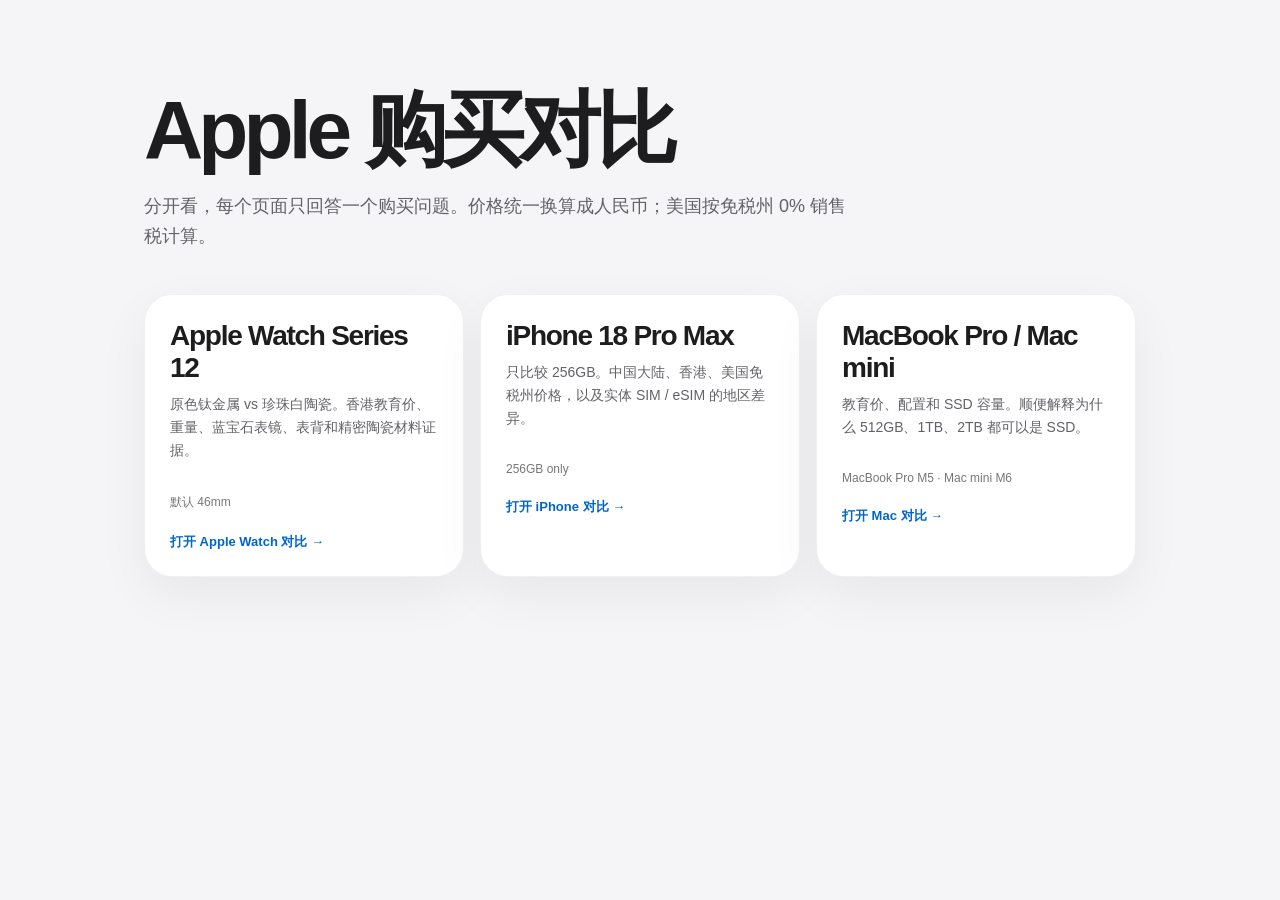
==== commit 56f5b213: "docs: label 46mm as default Watch size" ====
--- a/index.html
+++ b/index.html
@@ -3,7 +3,7 @@
 *{box-sizing:border-box}body{margin:0;background:var(--bg);color:var(--text);font-family:-apple-system,BlinkMacSystemFont,"SF Pro Display","PingFang SC","Microsoft YaHei",sans-serif}.wrap{max-width:1040px;margin:auto;padding:0 24px}.hero{padding:90px 0 42px}.hero h1{font-size:clamp(48px,8vw,82px);letter-spacing:-.06em;line-height:.98;margin:0 0 22px}.hero p{max-width:720px;color:var(--muted);font-size:18px;line-height:1.65;margin:0}.grid{display:grid;grid-template-columns:repeat(3,1fr);gap:16px;padding-bottom:76px}.card{display:block;background:var(--card);color:inherit;text-decoration:none;border:1px solid rgba(0,0,0,.06);border-radius:28px;padding:25px;min-height:250px;box-shadow:var(--shadow);transition:.18s transform,.18s box-shadow}.card:hover{transform:translateY(-3px);box-shadow:0 22px 58px rgba(0,0,0,.09)}.card h2{font-size:28px;letter-spacing:-.045em;margin:0 0 9px}.card p{color:var(--muted);font-size:14px;line-height:1.65;margin:0}.meta{margin-top:32px;color:#777;font-size:12px}.go{display:inline-block;margin-top:22px;color:var(--blue);font-weight:700;font-size:13px}@media(max-width:780px){.grid{grid-template-columns:1fr}.hero{padding-top:60px}}@media(prefers-color-scheme:dark){:root{--bg:#0f0f11;--card:#1c1c1f;--text:#f5f5f7;--muted:#c7c7cc;--line:#3a3a41;--blue:#69aaff;--shadow:none}.card{border-color:#303037}}
 </style></head><body><main class="wrap"><section class="hero"><h1>Apple 购买对比</h1><p>分开看，每个页面只回答一个购买问题。价格统一换算成人民币；美国按免税州 0% 销售税计算。</p></section>
 <section class="grid">
-<a class="card" href="/watch/"><h2>Apple Watch Series 12</h2><p>原色钛金属 vs 珍珠白陶瓷。香港教育价、重量、蓝宝石表镜、表背和精密陶瓷材料证据。</p><div class="meta">42mm / 46mm</div><span class="go">打开 Apple Watch 对比 →</span></a>
+<a class="card" href="/watch/"><h2>Apple Watch Series 12</h2><p>原色钛金属 vs 珍珠白陶瓷。香港教育价、重量、蓝宝石表镜、表背和精密陶瓷材料证据。</p><div class="meta">默认 46mm</div><span class="go">打开 Apple Watch 对比 →</span></a>
 <a class="card" href="/iphone/"><h2>iPhone 18 Pro Max</h2><p>只比较 256GB。中国大陆、香港、美国免税州价格，以及实体 SIM / eSIM 的地区差异。</p><div class="meta">256GB only</div><span class="go">打开 iPhone 对比 →</span></a>
 <a class="card" href="/mac/"><h2>MacBook Pro / Mac mini</h2><p>教育价、配置和 SSD 容量。顺便解释为什么 512GB、1TB、2TB 都可以是 SSD。</p><div class="meta">MacBook Pro M5 · Mac mini M6</div><span class="go">打开 Mac 对比 →</span></a>
 </section></main></body></html>
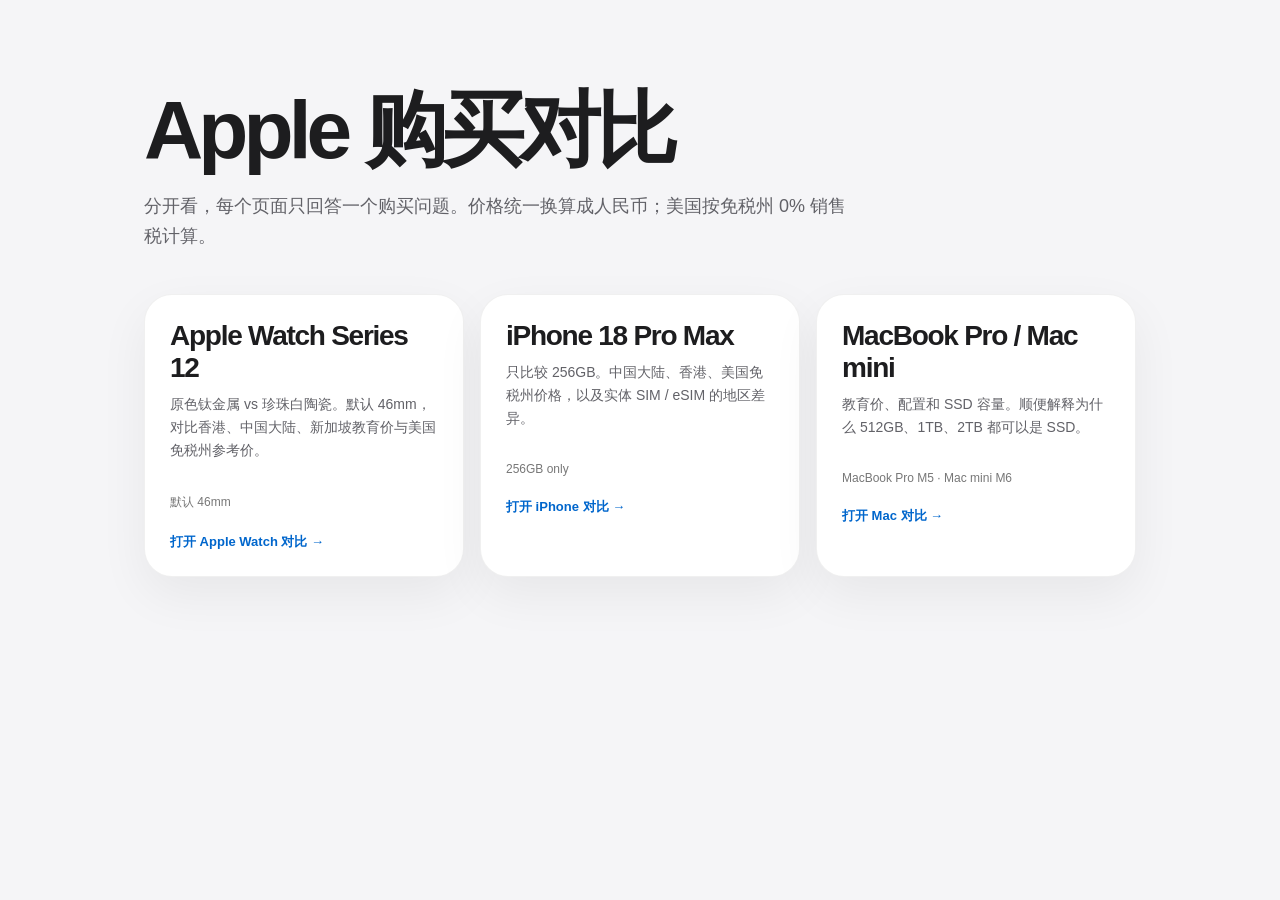
==== commit 4295f6b0: "docs: mention Singapore Watch pricing" ====
--- a/index.html
+++ b/index.html
@@ -3,7 +3,7 @@
 *{box-sizing:border-box}body{margin:0;background:var(--bg);color:var(--text);font-family:-apple-system,BlinkMacSystemFont,"SF Pro Display","PingFang SC","Microsoft YaHei",sans-serif}.wrap{max-width:1040px;margin:auto;padding:0 24px}.hero{padding:90px 0 42px}.hero h1{font-size:clamp(48px,8vw,82px);letter-spacing:-.06em;line-height:.98;margin:0 0 22px}.hero p{max-width:720px;color:var(--muted);font-size:18px;line-height:1.65;margin:0}.grid{display:grid;grid-template-columns:repeat(3,1fr);gap:16px;padding-bottom:76px}.card{display:block;background:var(--card);color:inherit;text-decoration:none;border:1px solid rgba(0,0,0,.06);border-radius:28px;padding:25px;min-height:250px;box-shadow:var(--shadow);transition:.18s transform,.18s box-shadow}.card:hover{transform:translateY(-3px);box-shadow:0 22px 58px rgba(0,0,0,.09)}.card h2{font-size:28px;letter-spacing:-.045em;margin:0 0 9px}.card p{color:var(--muted);font-size:14px;line-height:1.65;margin:0}.meta{margin-top:32px;color:#777;font-size:12px}.go{display:inline-block;margin-top:22px;color:var(--blue);font-weight:700;font-size:13px}@media(max-width:780px){.grid{grid-template-columns:1fr}.hero{padding-top:60px}}@media(prefers-color-scheme:dark){:root{--bg:#0f0f11;--card:#1c1c1f;--text:#f5f5f7;--muted:#c7c7cc;--line:#3a3a41;--blue:#69aaff;--shadow:none}.card{border-color:#303037}}
 </style></head><body><main class="wrap"><section class="hero"><h1>Apple 购买对比</h1><p>分开看，每个页面只回答一个购买问题。价格统一换算成人民币；美国按免税州 0% 销售税计算。</p></section>
 <section class="grid">
-<a class="card" href="/watch/"><h2>Apple Watch Series 12</h2><p>原色钛金属 vs 珍珠白陶瓷。香港教育价、重量、蓝宝石表镜、表背和精密陶瓷材料证据。</p><div class="meta">默认 46mm</div><span class="go">打开 Apple Watch 对比 →</span></a>
+<a class="card" href="/watch/"><h2>Apple Watch Series 12</h2><p>原色钛金属 vs 珍珠白陶瓷。默认 46mm，对比香港、中国大陆、新加坡教育价与美国免税州参考价。</p><div class="meta">默认 46mm</div><span class="go">打开 Apple Watch 对比 →</span></a>
 <a class="card" href="/iphone/"><h2>iPhone 18 Pro Max</h2><p>只比较 256GB。中国大陆、香港、美国免税州价格，以及实体 SIM / eSIM 的地区差异。</p><div class="meta">256GB only</div><span class="go">打开 iPhone 对比 →</span></a>
 <a class="card" href="/mac/"><h2>MacBook Pro / Mac mini</h2><p>教育价、配置和 SSD 容量。顺便解释为什么 512GB、1TB、2TB 都可以是 SSD。</p><div class="meta">MacBook Pro M5 · Mac mini M6</div><span class="go">打开 Mac 对比 →</span></a>
 </section></main></body></html>
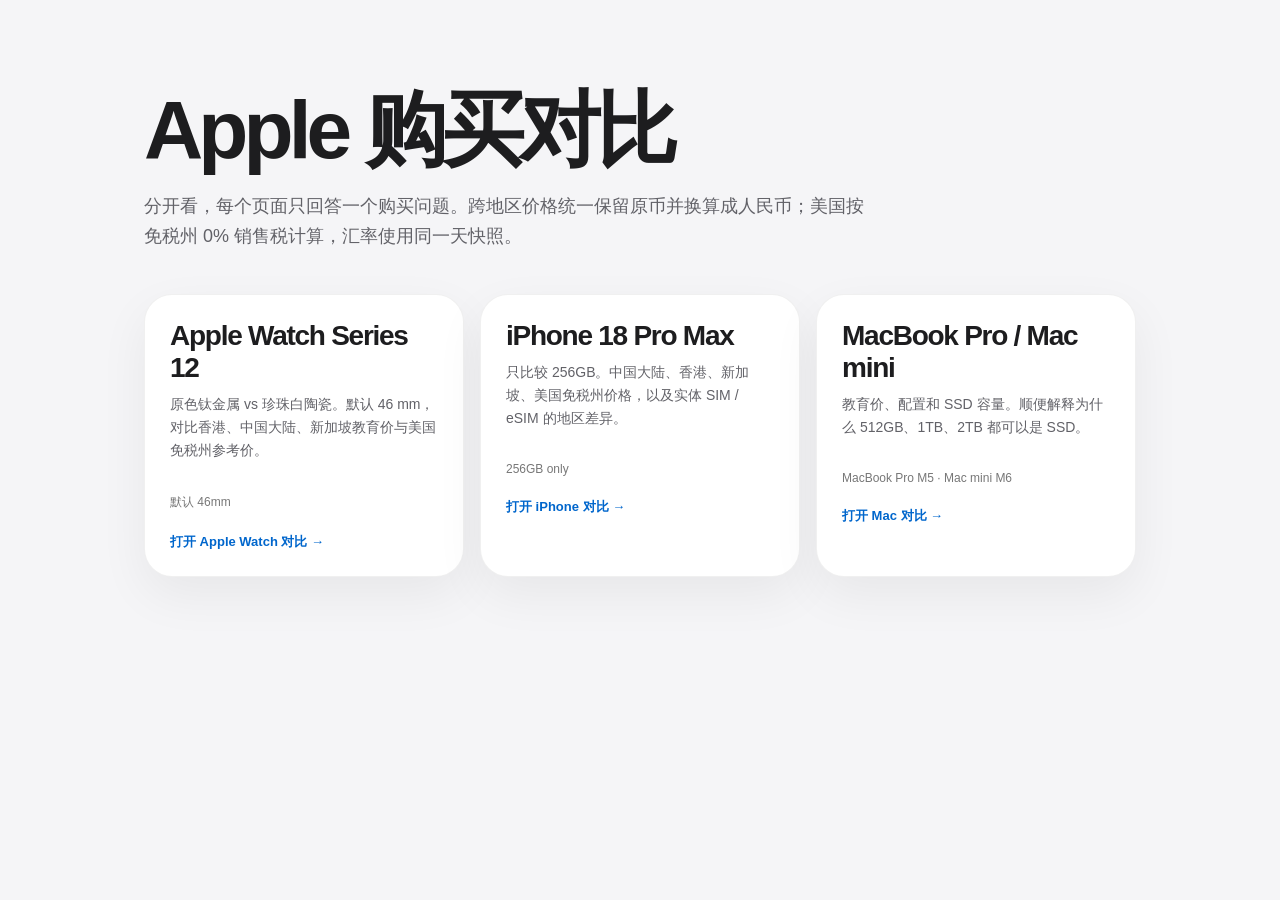
==== commit 058d931f: "docs: align homepage price-comparison rules" ====
--- a/index.html
+++ b/index.html
@@ -1,9 +1,9 @@
 <!doctype html><html lang="zh-CN"><head><meta charset="utf-8"><meta name="viewport" content="width=device-width,initial-scale=1"><title>Apple 购买对比</title><style>
 :root{--bg:#f5f5f7;--card:#fff;--text:#1d1d1f;--muted:#626268;--line:#d9d9de;--blue:#06c;--shadow:0 18px 50px rgba(0,0,0,.06)}
 *{box-sizing:border-box}body{margin:0;background:var(--bg);color:var(--text);font-family:-apple-system,BlinkMacSystemFont,"SF Pro Display","PingFang SC","Microsoft YaHei",sans-serif}.wrap{max-width:1040px;margin:auto;padding:0 24px}.hero{padding:90px 0 42px}.hero h1{font-size:clamp(48px,8vw,82px);letter-spacing:-.06em;line-height:.98;margin:0 0 22px}.hero p{max-width:720px;color:var(--muted);font-size:18px;line-height:1.65;margin:0}.grid{display:grid;grid-template-columns:repeat(3,1fr);gap:16px;padding-bottom:76px}.card{display:block;background:var(--card);color:inherit;text-decoration:none;border:1px solid rgba(0,0,0,.06);border-radius:28px;padding:25px;min-height:250px;box-shadow:var(--shadow);transition:.18s transform,.18s box-shadow}.card:hover{transform:translateY(-3px);box-shadow:0 22px 58px rgba(0,0,0,.09)}.card h2{font-size:28px;letter-spacing:-.045em;margin:0 0 9px}.card p{color:var(--muted);font-size:14px;line-height:1.65;margin:0}.meta{margin-top:32px;color:#777;font-size:12px}.go{display:inline-block;margin-top:22px;color:var(--blue);font-weight:700;font-size:13px}@media(max-width:780px){.grid{grid-template-columns:1fr}.hero{padding-top:60px}}@media(prefers-color-scheme:dark){:root{--bg:#0f0f11;--card:#1c1c1f;--text:#f5f5f7;--muted:#c7c7cc;--line:#3a3a41;--blue:#69aaff;--shadow:none}.card{border-color:#303037}}
-</style></head><body><main class="wrap"><section class="hero"><h1>Apple 购买对比</h1><p>分开看，每个页面只回答一个购买问题。价格统一换算成人民币；美国按免税州 0% 销售税计算。</p></section>
+</style></head><body><main class="wrap"><section class="hero"><h1>Apple 购买对比</h1><p>分开看，每个页面只回答一个购买问题。跨地区价格统一保留原币并换算成人民币；美国按免税州 0% 销售税计算，汇率使用同一天快照。</p></section>
 <section class="grid">
-<a class="card" href="/watch/"><h2>Apple Watch Series 12</h2><p>原色钛金属 vs 珍珠白陶瓷。默认 46mm，对比香港、中国大陆、新加坡教育价与美国免税州参考价。</p><div class="meta">默认 46mm</div><span class="go">打开 Apple Watch 对比 →</span></a>
-<a class="card" href="/iphone/"><h2>iPhone 18 Pro Max</h2><p>只比较 256GB。中国大陆、香港、美国免税州价格，以及实体 SIM / eSIM 的地区差异。</p><div class="meta">256GB only</div><span class="go">打开 iPhone 对比 →</span></a>
+<a class="card" href="/watch/"><h2>Apple Watch Series 12</h2><p>原色钛金属 vs 珍珠白陶瓷。默认 46 mm，对比香港、中国大陆、新加坡教育价与美国免税州参考价。</p><div class="meta">默认 46mm</div><span class="go">打开 Apple Watch 对比 →</span></a>
+<a class="card" href="/iphone/"><h2>iPhone 18 Pro Max</h2><p>只比较 256GB。中国大陆、香港、新加坡、美国免税州价格，以及实体 SIM / eSIM 的地区差异。</p><div class="meta">256GB only</div><span class="go">打开 iPhone 对比 →</span></a>
 <a class="card" href="/mac/"><h2>MacBook Pro / Mac mini</h2><p>教育价、配置和 SSD 容量。顺便解释为什么 512GB、1TB、2TB 都可以是 SSD。</p><div class="meta">MacBook Pro M5 · Mac mini M6</div><span class="go">打开 Mac 对比 →</span></a>
 </section></main></body></html>
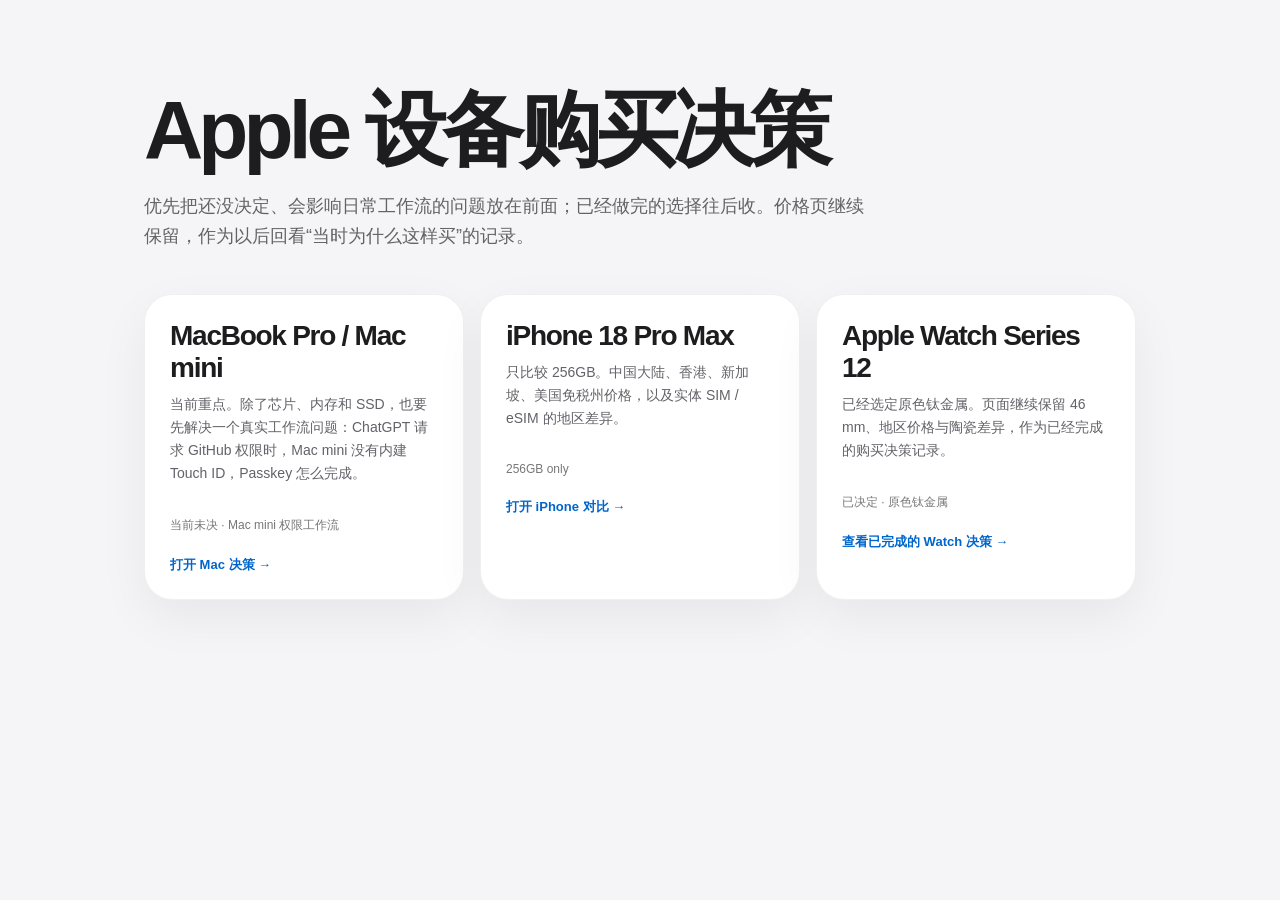
==== commit 6ac28176: "ui: prioritize unresolved Mac mini decision" ====
--- a/index.html
+++ b/index.html
@@ -1,9 +1,9 @@
-<!doctype html><html lang="zh-CN"><head><meta charset="utf-8"><meta name="viewport" content="width=device-width,initial-scale=1"><title>Apple 购买对比</title><style>
+<!doctype html><html lang="zh-CN"><head><meta charset="utf-8"><meta name="viewport" content="width=device-width,initial-scale=1"><title>Apple 设备购买决策</title><style>
 :root{--bg:#f5f5f7;--card:#fff;--text:#1d1d1f;--muted:#626268;--line:#d9d9de;--blue:#06c;--shadow:0 18px 50px rgba(0,0,0,.06)}
 *{box-sizing:border-box}body{margin:0;background:var(--bg);color:var(--text);font-family:-apple-system,BlinkMacSystemFont,"SF Pro Display","PingFang SC","Microsoft YaHei",sans-serif}.wrap{max-width:1040px;margin:auto;padding:0 24px}.hero{padding:90px 0 42px}.hero h1{font-size:clamp(48px,8vw,82px);letter-spacing:-.06em;line-height:.98;margin:0 0 22px}.hero p{max-width:720px;color:var(--muted);font-size:18px;line-height:1.65;margin:0}.grid{display:grid;grid-template-columns:repeat(3,1fr);gap:16px;padding-bottom:76px}.card{display:block;background:var(--card);color:inherit;text-decoration:none;border:1px solid rgba(0,0,0,.06);border-radius:28px;padding:25px;min-height:250px;box-shadow:var(--shadow);transition:.18s transform,.18s box-shadow}.card:hover{transform:translateY(-3px);box-shadow:0 22px 58px rgba(0,0,0,.09)}.card h2{font-size:28px;letter-spacing:-.045em;margin:0 0 9px}.card p{color:var(--muted);font-size:14px;line-height:1.65;margin:0}.meta{margin-top:32px;color:#777;font-size:12px}.go{display:inline-block;margin-top:22px;color:var(--blue);font-weight:700;font-size:13px}@media(max-width:780px){.grid{grid-template-columns:1fr}.hero{padding-top:60px}}@media(prefers-color-scheme:dark){:root{--bg:#0f0f11;--card:#1c1c1f;--text:#f5f5f7;--muted:#c7c7cc;--line:#3a3a41;--blue:#69aaff;--shadow:none}.card{border-color:#303037}}
-</style></head><body><main class="wrap"><section class="hero"><h1>Apple 购买对比</h1><p>分开看，每个页面只回答一个购买问题。跨地区价格统一保留原币并换算成人民币；美国按免税州 0% 销售税计算，汇率使用同一天快照。</p></section>
+</style></head><body><main class="wrap"><section class="hero"><h1>Apple 设备购买决策</h1><p>优先把还没决定、会影响日常工作流的问题放在前面；已经做完的选择往后收。价格页继续保留，作为以后回看“当时为什么这样买”的记录。</p></section>
 <section class="grid">
-<a class="card" href="/watch/"><h2>Apple Watch Series 12</h2><p>原色钛金属 vs 珍珠白陶瓷。默认 46 mm，对比香港、中国大陆、新加坡教育价与美国免税州参考价。</p><div class="meta">默认 46mm</div><span class="go">打开 Apple Watch 对比 →</span></a>
+<a class="card" href="/mac/"><h2>MacBook Pro / Mac mini</h2><p>当前重点。除了芯片、内存和 SSD，也要先解决一个真实工作流问题：ChatGPT 请求 GitHub 权限时，Mac mini 没有内建 Touch ID，Passkey 怎么完成。</p><div class="meta">当前未决 · Mac mini 权限工作流</div><span class="go">打开 Mac 决策 →</span></a>
 <a class="card" href="/iphone/"><h2>iPhone 18 Pro Max</h2><p>只比较 256GB。中国大陆、香港、新加坡、美国免税州价格，以及实体 SIM / eSIM 的地区差异。</p><div class="meta">256GB only</div><span class="go">打开 iPhone 对比 →</span></a>
-<a class="card" href="/mac/"><h2>MacBook Pro / Mac mini</h2><p>教育价、配置和 SSD 容量。顺便解释为什么 512GB、1TB、2TB 都可以是 SSD。</p><div class="meta">MacBook Pro M5 · Mac mini M6</div><span class="go">打开 Mac 对比 →</span></a>
+<a class="card" href="/watch/"><h2>Apple Watch Series 12</h2><p>已经选定原色钛金属。页面继续保留 46 mm、地区价格与陶瓷差异，作为已经完成的购买决策记录。</p><div class="meta">已决定 · 原色钛金属</div><span class="go">查看已完成的 Watch 决策 →</span></a>
 </section></main></body></html>
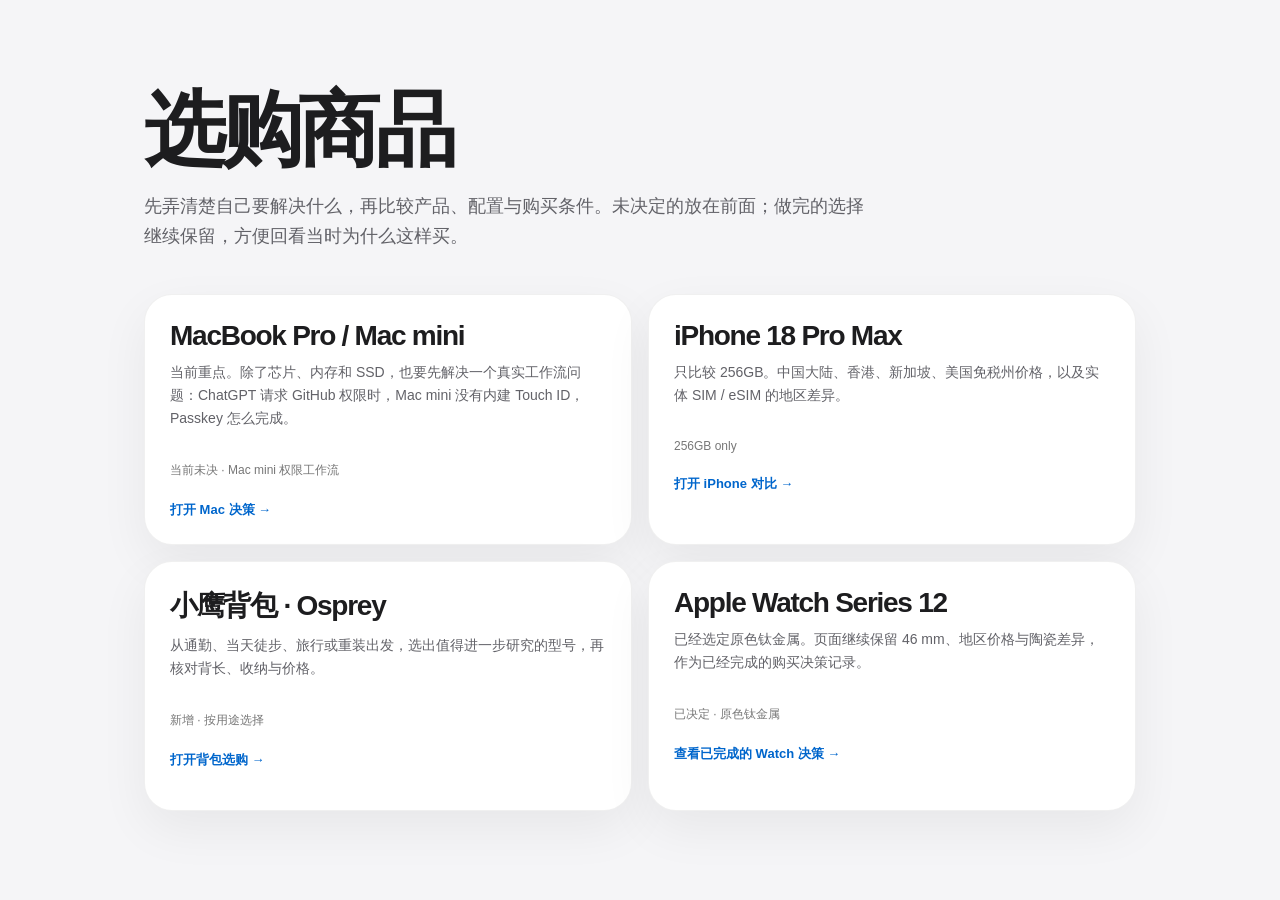
==== commit f5b11e07: "feat: generalize product selection site and add Osprey chooser" ====
--- a/index.html
+++ b/index.html
@@ -1,9 +1,10 @@
-<!doctype html><html lang="zh-CN"><head><meta charset="utf-8"><meta name="viewport" content="width=device-width,initial-scale=1"><title>Apple 设备购买决策</title><style>
+<!doctype html><html lang="zh-CN"><head><meta charset="utf-8"><meta name="viewport" content="width=device-width,initial-scale=1"><title>选购商品 · 产品购买决策</title><style>
 :root{--bg:#f5f5f7;--card:#fff;--text:#1d1d1f;--muted:#626268;--line:#d9d9de;--blue:#06c;--shadow:0 18px 50px rgba(0,0,0,.06)}
-*{box-sizing:border-box}body{margin:0;background:var(--bg);color:var(--text);font-family:-apple-system,BlinkMacSystemFont,"SF Pro Display","PingFang SC","Microsoft YaHei",sans-serif}.wrap{max-width:1040px;margin:auto;padding:0 24px}.hero{padding:90px 0 42px}.hero h1{font-size:clamp(48px,8vw,82px);letter-spacing:-.06em;line-height:.98;margin:0 0 22px}.hero p{max-width:720px;color:var(--muted);font-size:18px;line-height:1.65;margin:0}.grid{display:grid;grid-template-columns:repeat(3,1fr);gap:16px;padding-bottom:76px}.card{display:block;background:var(--card);color:inherit;text-decoration:none;border:1px solid rgba(0,0,0,.06);border-radius:28px;padding:25px;min-height:250px;box-shadow:var(--shadow);transition:.18s transform,.18s box-shadow}.card:hover{transform:translateY(-3px);box-shadow:0 22px 58px rgba(0,0,0,.09)}.card h2{font-size:28px;letter-spacing:-.045em;margin:0 0 9px}.card p{color:var(--muted);font-size:14px;line-height:1.65;margin:0}.meta{margin-top:32px;color:#777;font-size:12px}.go{display:inline-block;margin-top:22px;color:var(--blue);font-weight:700;font-size:13px}@media(max-width:780px){.grid{grid-template-columns:1fr}.hero{padding-top:60px}}@media(prefers-color-scheme:dark){:root{--bg:#0f0f11;--card:#1c1c1f;--text:#f5f5f7;--muted:#c7c7cc;--line:#3a3a41;--blue:#69aaff;--shadow:none}.card{border-color:#303037}}
-</style></head><body><main class="wrap"><section class="hero"><h1>Apple 设备购买决策</h1><p>优先把还没决定、会影响日常工作流的问题放在前面；已经做完的选择往后收。价格页继续保留，作为以后回看“当时为什么这样买”的记录。</p></section>
+*{box-sizing:border-box}body{margin:0;background:var(--bg);color:var(--text);font-family:-apple-system,BlinkMacSystemFont,"SF Pro Display","PingFang SC","Microsoft YaHei",sans-serif}.wrap{max-width:1040px;margin:auto;padding:0 24px}.hero{padding:90px 0 42px}.hero h1{font-size:clamp(48px,8vw,82px);letter-spacing:-.06em;line-height:.98;margin:0 0 22px}.hero p{max-width:720px;color:var(--muted);font-size:18px;line-height:1.65;margin:0}.grid{display:grid;grid-template-columns:repeat(2,minmax(0,1fr));gap:16px;padding-bottom:76px}.card{display:block;background:var(--card);color:inherit;text-decoration:none;border:1px solid rgba(0,0,0,.06);border-radius:28px;padding:25px;min-height:250px;box-shadow:var(--shadow);transition:.18s transform,.18s box-shadow}.card:hover{transform:translateY(-3px);box-shadow:0 22px 58px rgba(0,0,0,.09)}.card h2{font-size:28px;letter-spacing:-.045em;margin:0 0 9px}.card p{color:var(--muted);font-size:14px;line-height:1.65;margin:0}.meta{margin-top:32px;color:#777;font-size:12px}.go{display:inline-block;margin-top:22px;color:var(--blue);font-weight:700;font-size:13px}@media(max-width:780px){.grid{grid-template-columns:1fr}.hero{padding-top:60px}}@media(prefers-color-scheme:dark){:root{--bg:#0f0f11;--card:#1c1c1f;--text:#f5f5f7;--muted:#c7c7cc;--line:#3a3a41;--blue:#69aaff;--shadow:none}.card{border-color:#303037}}
+</style></head><body><main class="wrap"><section class="hero"><h1>选购商品</h1><p>先弄清楚自己要解决什么，再比较产品、配置与购买条件。未决定的放在前面；做完的选择继续保留，方便回看当时为什么这样买。</p></section>
 <section class="grid">
 <a class="card" href="/mac/"><h2>MacBook Pro / Mac mini</h2><p>当前重点。除了芯片、内存和 SSD，也要先解决一个真实工作流问题：ChatGPT 请求 GitHub 权限时，Mac mini 没有内建 Touch ID，Passkey 怎么完成。</p><div class="meta">当前未决 · Mac mini 权限工作流</div><span class="go">打开 Mac 决策 →</span></a>
 <a class="card" href="/iphone/"><h2>iPhone 18 Pro Max</h2><p>只比较 256GB。中国大陆、香港、新加坡、美国免税州价格，以及实体 SIM / eSIM 的地区差异。</p><div class="meta">256GB only</div><span class="go">打开 iPhone 对比 →</span></a>
+<a class="card" href="/osprey/"><h2>小鹰背包 · Osprey</h2><p>从通勤、当天徒步、旅行或重装出发，选出值得进一步研究的型号，再核对背长、收纳与价格。</p><div class="meta">新增 · 按用途选择</div><span class="go">打开背包选购 →</span></a>
 <a class="card" href="/watch/"><h2>Apple Watch Series 12</h2><p>已经选定原色钛金属。页面继续保留 46 mm、地区价格与陶瓷差异，作为已经完成的购买决策记录。</p><div class="meta">已决定 · 原色钛金属</div><span class="go">查看已完成的 Watch 决策 →</span></a>
 </section></main></body></html>
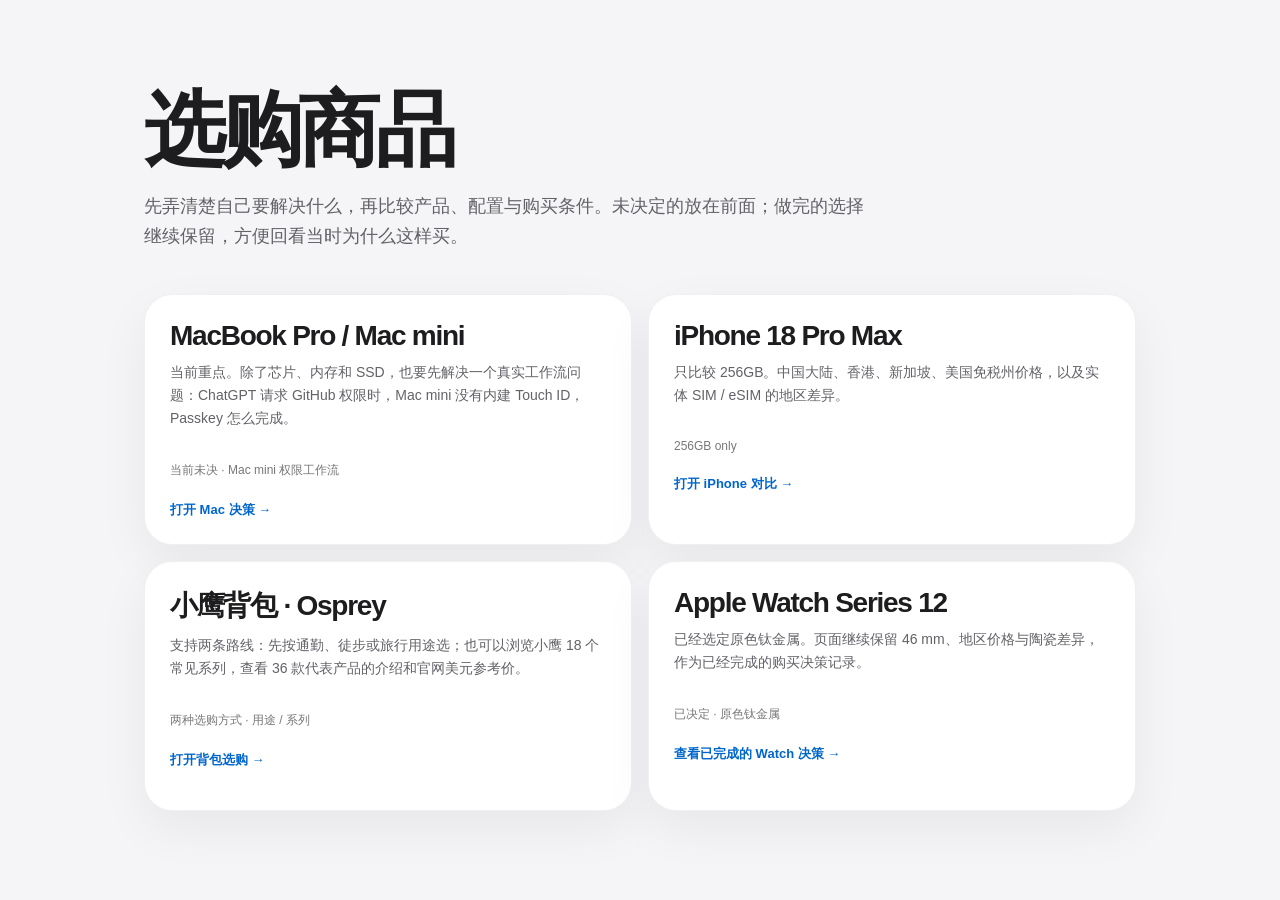
==== commit cacd5537: "feat(osprey): add 18-series product guide with dated USD prices" ====
--- a/index.html
+++ b/index.html
@@ -5,6 +5,6 @@
 <section class="grid">
 <a class="card" href="/mac/"><h2>MacBook Pro / Mac mini</h2><p>当前重点。除了芯片、内存和 SSD，也要先解决一个真实工作流问题：ChatGPT 请求 GitHub 权限时，Mac mini 没有内建 Touch ID，Passkey 怎么完成。</p><div class="meta">当前未决 · Mac mini 权限工作流</div><span class="go">打开 Mac 决策 →</span></a>
 <a class="card" href="/iphone/"><h2>iPhone 18 Pro Max</h2><p>只比较 256GB。中国大陆、香港、新加坡、美国免税州价格，以及实体 SIM / eSIM 的地区差异。</p><div class="meta">256GB only</div><span class="go">打开 iPhone 对比 →</span></a>
-<a class="card" href="/osprey/"><h2>小鹰背包 · Osprey</h2><p>从通勤、当天徒步、旅行或重装出发，选出值得进一步研究的型号，再核对背长、收纳与价格。</p><div class="meta">新增 · 按用途选择</div><span class="go">打开背包选购 →</span></a>
+<a class="card" href="/osprey/"><h2>小鹰背包 · Osprey</h2><p>支持两条路线：先按通勤、徒步或旅行用途选；也可以浏览小鹰 18 个常见系列，查看 36 款代表产品的介绍和官网美元参考价。</p><div class="meta">两种选购方式 · 用途 / 系列</div><span class="go">打开背包选购 →</span></a>
 <a class="card" href="/watch/"><h2>Apple Watch Series 12</h2><p>已经选定原色钛金属。页面继续保留 46 mm、地区价格与陶瓷差异，作为已经完成的购买决策记录。</p><div class="meta">已决定 · 原色钛金属</div><span class="go">查看已完成的 Watch 决策 →</span></a>
 </section></main></body></html>
